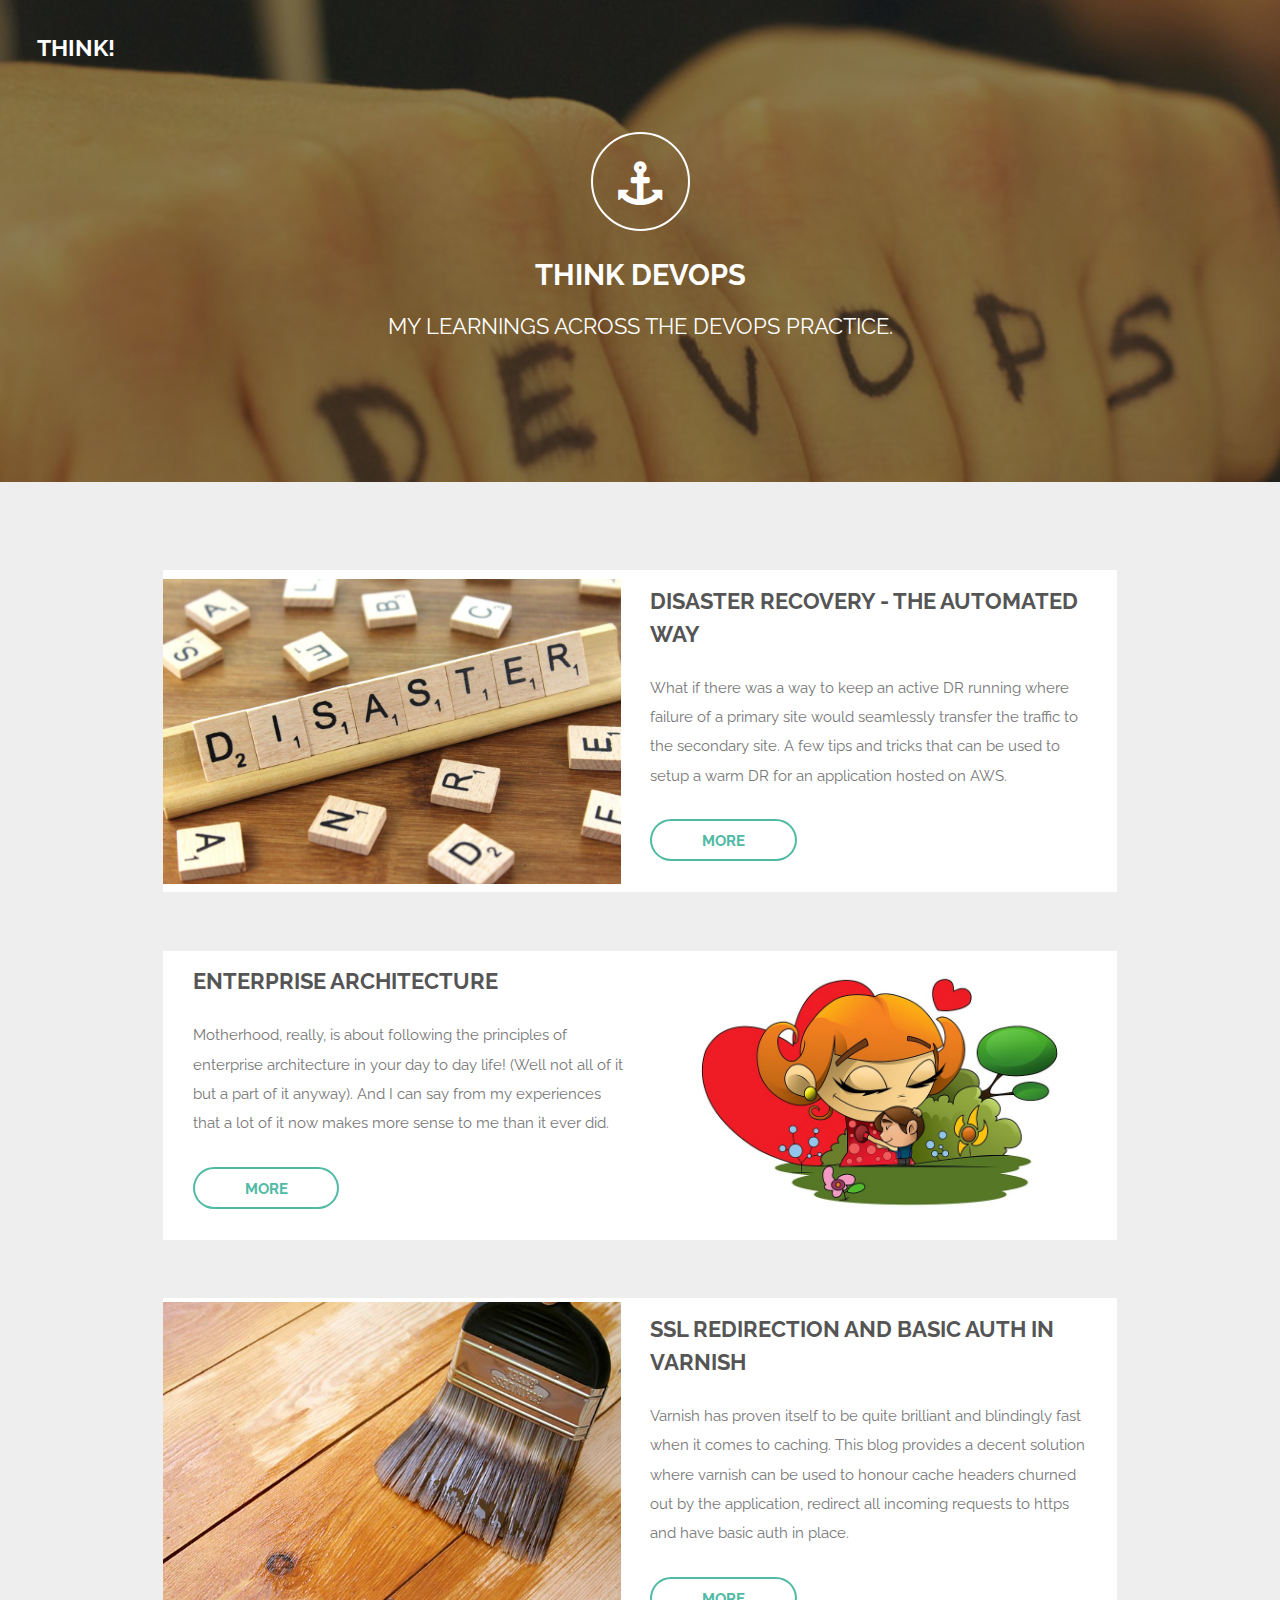
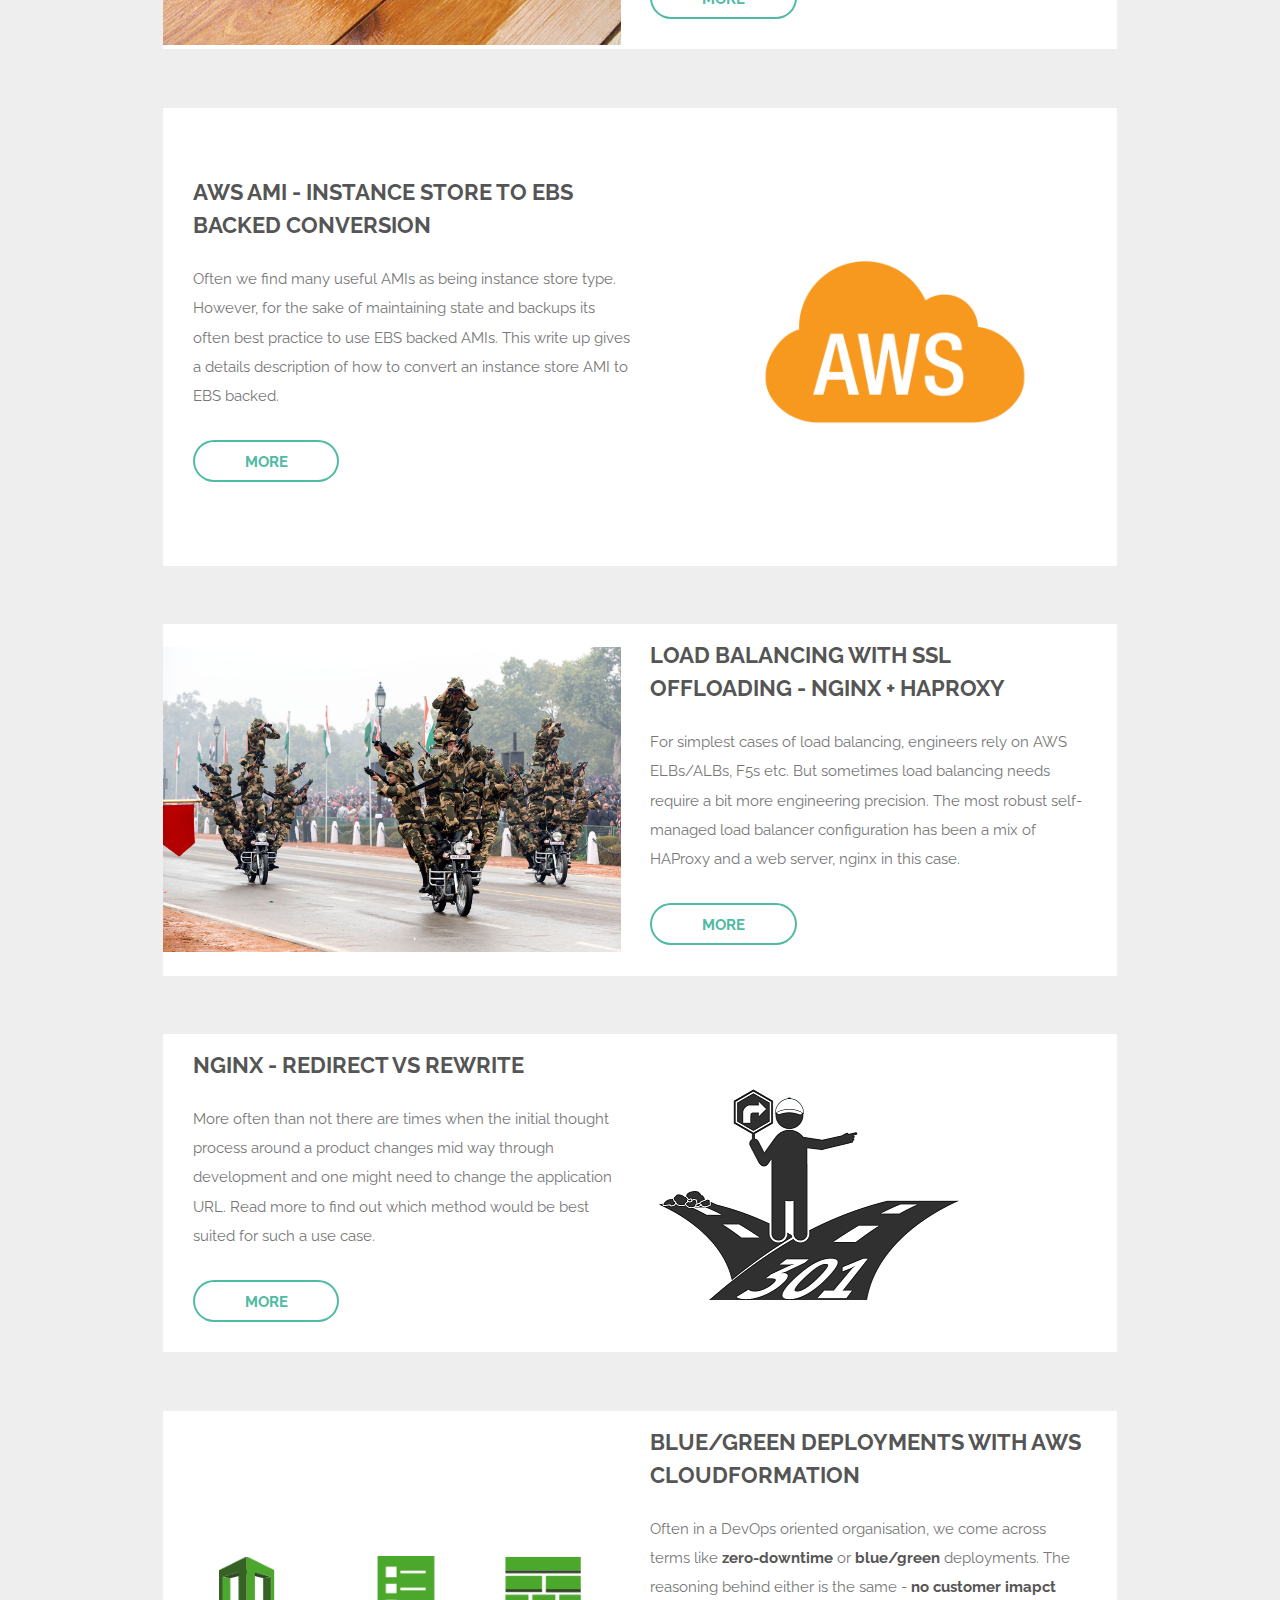
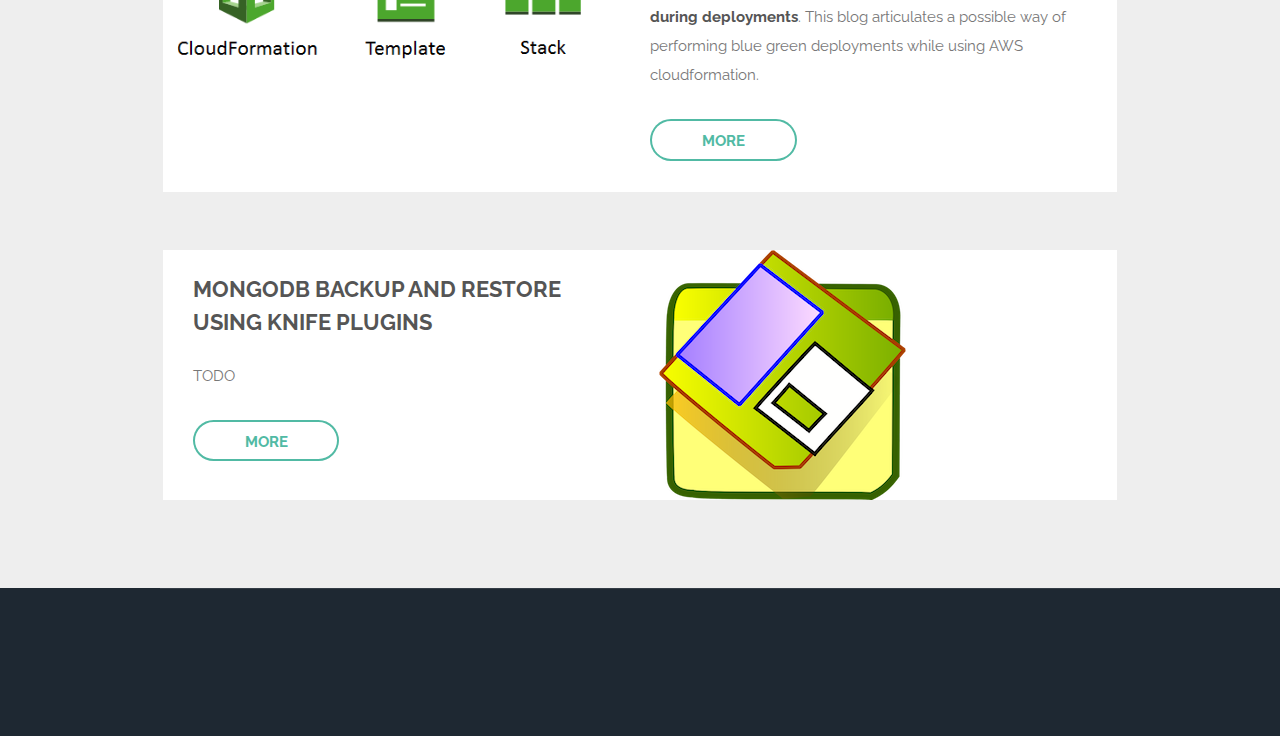
==== index.html @ 6219396a "Migration from blogspot" ====
<!DOCTYPE HTML>
<html>
	<head>
		<title>Think DevOps</title>
		<meta charset="utf-8" />
		<meta name="viewport" content="width=device-width, initial-scale=1" />
		<!--[if lte IE 8]><script src="assets/js/ie/html5shiv.js"></script><![endif]-->
		<link rel="stylesheet" href="assets/css/main.css" />
		<!--[if lte IE 8]><link rel="stylesheet" href="assets/css/ie8.css" /><![endif]-->
		<!--[if lte IE 9]><link rel="stylesheet" href="assets/css/ie9.css" /><![endif]-->
	</head>
	<body class="landing">

		<!-- Header -->
			<header id="header" class="alt">
				<h1><a href="index.html">Think!</a></h1>
			</header>

		<!-- Nav -->
			<nav id="nav">
				<ul class="links">
					<li><a href="index.html">Home</a></li>
					<li><a href="elements.html">Elements</a></li>
				</ul>
			</nav>

		<!-- Banner -->
			<section id="banner">
				<i class="icon fa-anchor"></i>
				<h2>Think DevOps</h2>
				<p>My learnings across the DevOps Practice.</p>
			</section>

		<!-- One -->
			<section id="one" class="wrapper style1">
				<div class="inner">
					<article class="feature left">
						<span class="image"><img src="images/disaster-scrabble.jpg" alt="" /></span>
						<div class="content">
							<h2>Disaster Recovery - The Automated Way</h2>
							<p>What if there was a way to keep an active DR running where failure of a primary site would seamlessly transfer the traffic to the secondary site.
								A few tips and tricks that can be used to setup a warm DR for an application hosted on AWS.</p>
							<ul class="actions">
								<li>
									<a href="blogs/to-dr-or-not-to-dr.html" class="button alt">More</a>
								</li>
							</ul>
						</div>
					</article>
					<article class="feature right">
						<span class="image"><img src="images/mother.jpg" alt="" /></span>
						<div class="content">
							<h2>Enterprise Architecture</h2>
							<p>Motherhood, really, is about following the principles of enterprise architecture in your day to day life! (Well not all of it but a part of it anyway).
                        And I can say from my experiences that a lot of it now makes more sense to me than it ever did.</p>
							<ul class="actions">
								<li>
									<a href="blogs/enterprise-architecture.html" class="button alt">More</a>
								</li>
							</ul>
						</div>
					</article>
					<article class="feature left">
						<span class="image"><img src="images/varnish.png" alt="" /></span>
						<div class="content">
							<h2>SSL Redirection and Basic Auth in Varnish</h2>
							<p>Varnish has proven itself to be quite brilliant and blindingly fast when it comes to caching.
								This blog provides a decent solution where varnish can be used to honour cache headers churned out by the application,
								redirect all incoming requests to https and have basic auth in place.</p>
							<ul class="actions">
								<li>
									<a href="blogs/varnish-ssl-redirection.html" class="button alt">More</a>
								</li>
							</ul>
						</div>
					</article>
					<article class="feature right">
						<span class="image"><img src="images/aws.png" alt="" /></span>
						<div class="content">
							<h2>AWS AMI - Instance store to EBS backed conversion</h2>
							<p>Often we find many useful AMIs as being instance store type. However, for the sake of maintaining state and backups its often best practice to use EBS backed AMIs.
								This write up gives a details description of how to convert an instance store AMI to EBS backed.
							</p>
							<ul class="actions">
								<li>
									<a href="blogs/ami-conversion.html" class="button alt">More</a>
								</li>
							</ul>
						</div>
					</article>
					<article class="feature left">
						<span class="image"><img src="images/load-balancing.jpg" alt="" /></span>
						<div class="content">
							<h2>Load Balancing with SSL offloading - nginx + HAProxy</h2>
							<p>For simplest cases of load balancing, engineers rely on AWS ELBs/ALBs, F5s etc.
								But sometimes load balancing needs require a bit more engineering precision.
								The most robust self-managed load balancer configuration has been a mix of HAProxy and a web server, nginx in this case.
							</p>
							<ul class="actions">
								<li>
									<a href="blogs/load-balancing-nginx-haproxy.html" class="button alt">More</a>
								</li>
							</ul>
						</div>
					</article>
					<article class="feature right">
						<span class="image"><img src="images/301.png" alt="" /></span>
						<div class="content">
							<h2>Nginx - Redirect vs Rewrite</h2>
							<p>More often than not there are times when the initial thought process around a product changes mid way through development
								and one might need to change the application URL. Read more to find out which method would be best suited for such a use case.
							</p>
							<ul class="actions">
								<li>
									<a href="blogs/nginx-rewrite-redirect.html" class="button alt">More</a>
								</li>
							</ul>
						</div>
					</article>
					<article class="feature left">
						<span class="image"><img src="images/aws-cfn.png" alt="" /></span>
						<div class="content">
							<h2>Blue/Green Deployments with AWS Cloudformation</h2>
							<p>Often in a DevOps oriented organisation, we come across terms like <b>zero-downtime</b> or <b>blue/green</b> deployments.
								The reasoning behind either is the same - <b>no customer imapct during deployments</b>. This blog articulates a possible way
								of performing blue green deployments while using AWS cloudformation.</p>
							<ul class="actions">
								<li>
									<a href="blogs/blue-green-deployments.html" class="button alt">More</a>
								</li>
							</ul>
						</div>
					</article>
					<article class="feature right">
						<span class="image"><img src="images/backup-restore.png" alt="" /></span>
						<div class="content">
							<h2>MongoDB Backup and Restore using Knife Plugins</h2>
							<p>TODO</p>
							<ul class="actions">
								<li>
									<a href="blogs/mongodb-backup-restore.html" class="button alt">More</a>
								</li>
							</ul>
						</div>
					</article>
				</div>
			</section>

		<!-- Footer -->
			<footer id="footer">
				<div class="inner"></div>
			</footer>

		<!-- Scripts -->
			<script src="assets/js/jquery.min.js"></script>
			<script src="assets/js/skel.min.js"></script>
			<script src="assets/js/util.js"></script>
			<!--[if lte IE 8]><script src="assets/js/ie/respond.min.js"></script><![endif]-->
			<script src="assets/js/main.js"></script>

	</body>
</html>
---- assets/css/main.css ----
@charset "UTF-8";
@import url(font-awesome.min.css);
@import url("https://fonts.googleapis.com/css?family=Raleway:400,500,700");

/*
	Retrospect by TEMPLATED
	templated.co @templatedco
	Released for free under the Creative Commons Attribution 3.0 license (templated.co/license)
*/

/* Reset */

	html, body, div, span, applet, object, iframe, h1, h2, h3, h4, h5, h6, p, blockquote, pre, a, abbr, acronym, address, big, cite, code, del, dfn, em, img, ins, kbd, q, s, samp, small, strike, strong, sub, sup, tt, var, b, u, i, center, dl, dt, dd, ol, ul, li, fieldset, form, label, legend, table, caption, tbody, tfoot, thead, tr, th, td, article, aside, canvas, details, embed, figure, figcaption, footer, header, hgroup, menu, nav, output, ruby, section, summary, time, mark, audio, video {
		margin: 0;
		padding: 0;
		border: 0;
		font-size: 100%;
		font: inherit;
		vertical-align: baseline;
	}

	article, aside, details, figcaption, figure, footer, header, hgroup, menu, nav, section {
		display: block;
	}

	body {
		line-height: 1;
	}

	ol, ul {
		list-style: none;
	}

	blockquote, q {
		quotes: none;
	}

	blockquote:before, blockquote:after, q:before, q:after {
		content: '';
		content: none;
	}

	table {
		border-collapse: collapse;
		border-spacing: 0;
	}

	body {
		-webkit-text-size-adjust: none;
	}

/* Box Model */

	*, *:before, *:after {
		-moz-box-sizing: border-box;
		-webkit-box-sizing: border-box;
		box-sizing: border-box;
	}

/* Containers */

	.container {
		margin-left: auto;
		margin-right: auto;
	}

	.container.\31 25\25 {
		width: 100%;
		max-width: 100em;
		min-width: 80em;
	}

	.container.\37 5\25 {
		width: 60em;
	}

	.container.\35 0\25 {
		width: 40em;
	}

	.container.\32 5\25 {
		width: 20em;
	}

	.container {
		width: 80em;
	}

	@media screen and (max-width: 1680px) {

		.container.\31 25\25 {
			width: 100%;
			max-width: 100em;
			min-width: 80em;
		}

		.container.\37 5\25 {
			width: 60em;
		}

		.container.\35 0\25 {
			width: 40em;
		}

		.container.\32 5\25 {
			width: 20em;
		}

		.container {
			width: 80em;
		}

	}

	@media screen and (max-width: 1280px) {

		.container.\31 25\25 {
			width: 100%;
			max-width: 81.25em;
			min-width: 65em;
		}

		.container.\37 5\25 {
			width: 48.75em;
		}

		.container.\35 0\25 {
			width: 32.5em;
		}

		.container.\32 5\25 {
			width: 16.25em;
		}

		.container {
			width: 65em;
		}

	}

	@media screen and (max-width: 980px) {

		.container.\31 25\25 {
			width: 100%;
			max-width: 112.5%;
			min-width: 90%;
		}

		.container.\37 5\25 {
			width: 67.5%;
		}

		.container.\35 0\25 {
			width: 45%;
		}

		.container.\32 5\25 {
			width: 22.5%;
		}

		.container {
			width: 90% !important;
		}

	}

	@media screen and (max-width: 736px) {

		.container.\31 25\25 {
			width: 100%;
			max-width: 112.5%;
			min-width: 90%;
		}

		.container.\37 5\25 {
			width: 67.5%;
		}

		.container.\35 0\25 {
			width: 45%;
		}

		.container.\32 5\25 {
			width: 22.5%;
		}

		.container {
			width: 90% !important;
		}

	}

	@media screen and (max-width: 480px) {

		.container.\31 25\25 {
			width: 100%;
			max-width: 112.5%;
			min-width: 90%;
		}

		.container.\37 5\25 {
			width: 67.5%;
		}

		.container.\35 0\25 {
			width: 45%;
		}

		.container.\32 5\25 {
			width: 22.5%;
		}

		.container {
			width: 90% !important;
		}

	}

/* Grid */

	.row {
		border-bottom: solid 1px transparent;
		-moz-box-sizing: border-box;
		-webkit-box-sizing: border-box;
		box-sizing: border-box;
	}

	.row > * {
		float: left;
		-moz-box-sizing: border-box;
		-webkit-box-sizing: border-box;
		box-sizing: border-box;
	}

	.row:after, .row:before {
		content: '';
		display: block;
		clear: both;
		height: 0;
	}

	.row.uniform > * > :first-child {
		margin-top: 0;
	}

	.row.uniform > * > :last-child {
		margin-bottom: 0;
	}

	.row.\30 \25 > * {
		padding: 0 0 0 0em;
	}

	.row.\30 \25 {
		margin: 0 0 -1px 0em;
	}

	.row.uniform.\30 \25 > * {
		padding: 0em 0 0 0em;
	}

	.row.uniform.\30 \25 {
		margin: 0em 0 -1px 0em;
	}

	.row > * {
		padding: 0 0 0 2em;
	}

	.row {
		margin: 0 0 -1px -2em;
	}

	.row.uniform > * {
		padding: 2em 0 0 2em;
	}

	.row.uniform {
		margin: -2em 0 -1px -2em;
	}

	.row.\32 00\25 > * {
		padding: 0 0 0 4em;
	}

	.row.\32 00\25 {
		margin: 0 0 -1px -4em;
	}

	.row.uniform.\32 00\25 > * {
		padding: 4em 0 0 4em;
	}

	.row.uniform.\32 00\25 {
		margin: -4em 0 -1px -4em;
	}

	.row.\31 50\25 > * {
		padding: 0 0 0 3em;
	}

	.row.\31 50\25 {
		margin: 0 0 -1px -3em;
	}

	.row.uniform.\31 50\25 > * {
		padding: 3em 0 0 3em;
	}

	.row.uniform.\31 50\25 {
		margin: -3em 0 -1px -3em;
	}

	.row.\35 0\25 > * {
		padding: 0 0 0 1em;
	}

	.row.\35 0\25 {
		margin: 0 0 -1px -1em;
	}

	.row.uniform.\35 0\25 > * {
		padding: 1em 0 0 1em;
	}

	.row.uniform.\35 0\25 {
		margin: -1em 0 -1px -1em;
	}

	.row.\32 5\25 > * {
		padding: 0 0 0 0.5em;
	}

	.row.\32 5\25 {
		margin: 0 0 -1px -0.5em;
	}

	.row.uniform.\32 5\25 > * {
		padding: 0.5em 0 0 0.5em;
	}

	.row.uniform.\32 5\25 {
		margin: -0.5em 0 -1px -0.5em;
	}

	.\31 2u, .\31 2u\24 {
		width: 100%;
		clear: none;
		margin-left: 0;
	}

	.\31 1u, .\31 1u\24 {
		width: 91.6666666667%;
		clear: none;
		margin-left: 0;
	}

	.\31 0u, .\31 0u\24 {
		width: 83.3333333333%;
		clear: none;
		margin-left: 0;
	}

	.\39 u, .\39 u\24 {
		width: 75%;
		clear: none;
		margin-left: 0;
	}

	.\38 u, .\38 u\24 {
		width: 66.6666666667%;
		clear: none;
		margin-left: 0;
	}

	.\37 u, .\37 u\24 {
		width: 58.3333333333%;
		clear: none;
		margin-left: 0;
	}

	.\36 u, .\36 u\24 {
		width: 50%;
		clear: none;
		margin-left: 0;
	}

	.\35 u, .\35 u\24 {
		width: 41.6666666667%;
		clear: none;
		margin-left: 0;
	}

	.\34 u, .\34 u\24 {
		width: 33.3333333333%;
		clear: none;
		margin-left: 0;
	}

	.\33 u, .\33 u\24 {
		width: 25%;
		clear: none;
		margin-left: 0;
	}

	.\32 u, .\32 u\24 {
		width: 16.6666666667%;
		clear: none;
		margin-left: 0;
	}

	.\31 u, .\31 u\24 {
		width: 8.3333333333%;
		clear: none;
		margin-left: 0;
	}

	.\31 2u\24 + *,
	.\31 1u\24 + *,
	.\31 0u\24 + *,
	.\39 u\24 + *,
	.\38 u\24 + *,
	.\37 u\24 + *,
	.\36 u\24 + *,
	.\35 u\24 + *,
	.\34 u\24 + *,
	.\33 u\24 + *,
	.\32 u\24 + *,
	.\31 u\24 + * {
		clear: left;
	}

	.\-11u {
		margin-left: 91.66667%;
	}

	.\-10u {
		margin-left: 83.33333%;
	}

	.\-9u {
		margin-left: 75%;
	}

	.\-8u {
		margin-left: 66.66667%;
	}

	.\-7u {
		margin-left: 58.33333%;
	}

	.\-6u {
		margin-left: 50%;
	}

	.\-5u {
		margin-left: 41.66667%;
	}

	.\-4u {
		margin-left: 33.33333%;
	}

	.\-3u {
		margin-left: 25%;
	}

	.\-2u {
		margin-left: 16.66667%;
	}

	.\-1u {
		margin-left: 8.33333%;
	}

	@media screen and (max-width: 1680px) {

		.row > * {
			padding: 0 0 0 2em;
		}

		.row {
			margin: 0 0 -1px -2em;
		}

		.row.uniform > * {
			padding: 2em 0 0 2em;
		}

		.row.uniform {
			margin: -2em 0 -1px -2em;
		}

		.row.\32 00\25 > * {
			padding: 0 0 0 4em;
		}

		.row.\32 00\25 {
			margin: 0 0 -1px -4em;
		}

		.row.uniform.\32 00\25 > * {
			padding: 4em 0 0 4em;
		}

		.row.uniform.\32 00\25 {
			margin: -4em 0 -1px -4em;
		}

		.row.\31 50\25 > * {
			padding: 0 0 0 3em;
		}

		.row.\31 50\25 {
			margin: 0 0 -1px -3em;
		}

		.row.uniform.\31 50\25 > * {
			padding: 3em 0 0 3em;
		}

		.row.uniform.\31 50\25 {
			margin: -3em 0 -1px -3em;
		}

		.row.\35 0\25 > * {
			padding: 0 0 0 1em;
		}

		.row.\35 0\25 {
			margin: 0 0 -1px -1em;
		}

		.row.uniform.\35 0\25 > * {
			padding: 1em 0 0 1em;
		}

		.row.uniform.\35 0\25 {
			margin: -1em 0 -1px -1em;
		}

		.row.\32 5\25 > * {
			padding: 0 0 0 0.5em;
		}

		.row.\32 5\25 {
			margin: 0 0 -1px -0.5em;
		}

		.row.uniform.\32 5\25 > * {
			padding: 0.5em 0 0 0.5em;
		}

		.row.uniform.\32 5\25 {
			margin: -0.5em 0 -1px -0.5em;
		}

		.\31 2u\28xlarge\29, .\31 2u\24\28xlarge\29 {
			width: 100%;
			clear: none;
			margin-left: 0;
		}

		.\31 1u\28xlarge\29, .\31 1u\24\28xlarge\29 {
			width: 91.6666666667%;
			clear: none;
			margin-left: 0;
		}

		.\31 0u\28xlarge\29, .\31 0u\24\28xlarge\29 {
			width: 83.3333333333%;
			clear: none;
			margin-left: 0;
		}

		.\39 u\28xlarge\29, .\39 u\24\28xlarge\29 {
			width: 75%;
			clear: none;
			margin-left: 0;
		}

		.\38 u\28xlarge\29, .\38 u\24\28xlarge\29 {
			width: 66.6666666667%;
			clear: none;
			margin-left: 0;
		}

		.\37 u\28xlarge\29, .\37 u\24\28xlarge\29 {
			width: 58.3333333333%;
			clear: none;
			margin-left: 0;
		}

		.\36 u\28xlarge\29, .\36 u\24\28xlarge\29 {
			width: 50%;
			clear: none;
			margin-left: 0;
		}

		.\35 u\28xlarge\29, .\35 u\24\28xlarge\29 {
			width: 41.6666666667%;
			clear: none;
			margin-left: 0;
		}

		.\34 u\28xlarge\29, .\34 u\24\28xlarge\29 {
			width: 33.3333333333%;
			clear: none;
			margin-left: 0;
		}

		.\33 u\28xlarge\29, .\33 u\24\28xlarge\29 {
			width: 25%;
			clear: none;
			margin-left: 0;
		}

		.\32 u\28xlarge\29, .\32 u\24\28xlarge\29 {
			width: 16.6666666667%;
			clear: none;
			margin-left: 0;
		}

		.\31 u\28xlarge\29, .\31 u\24\28xlarge\29 {
			width: 8.3333333333%;
			clear: none;
			margin-left: 0;
		}

		.\31 2u\24\28xlarge\29 + *,
		.\31 1u\24\28xlarge\29 + *,
		.\31 0u\24\28xlarge\29 + *,
		.\39 u\24\28xlarge\29 + *,
		.\38 u\24\28xlarge\29 + *,
		.\37 u\24\28xlarge\29 + *,
		.\36 u\24\28xlarge\29 + *,
		.\35 u\24\28xlarge\29 + *,
		.\34 u\24\28xlarge\29 + *,
		.\33 u\24\28xlarge\29 + *,
		.\32 u\24\28xlarge\29 + *,
		.\31 u\24\28xlarge\29 + * {
			clear: left;
		}

		.\-11u\28xlarge\29 {
			margin-left: 91.66667%;
		}

		.\-10u\28xlarge\29 {
			margin-left: 83.33333%;
		}

		.\-9u\28xlarge\29 {
			margin-left: 75%;
		}

		.\-8u\28xlarge\29 {
			margin-left: 66.66667%;
		}

		.\-7u\28xlarge\29 {
			margin-left: 58.33333%;
		}

		.\-6u\28xlarge\29 {
			margin-left: 50%;
		}

		.\-5u\28xlarge\29 {
			margin-left: 41.66667%;
		}

		.\-4u\28xlarge\29 {
			margin-left: 33.33333%;
		}

		.\-3u\28xlarge\29 {
			margin-left: 25%;
		}

		.\-2u\28xlarge\29 {
			margin-left: 16.66667%;
		}

		.\-1u\28xlarge\29 {
			margin-left: 8.33333%;
		}

	}

	@media screen and (max-width: 1280px) {

		.row > * {
			padding: 0 0 0 1.5em;
		}

		.row {
			margin: 0 0 -1px -1.5em;
		}

		.row.uniform > * {
			padding: 1.5em 0 0 1.5em;
		}

		.row.uniform {
			margin: -1.5em 0 -1px -1.5em;
		}

		.row.\32 00\25 > * {
			padding: 0 0 0 3em;
		}

		.row.\32 00\25 {
			margin: 0 0 -1px -3em;
		}

		.row.uniform.\32 00\25 > * {
			padding: 3em 0 0 3em;
		}

		.row.uniform.\32 00\25 {
			margin: -3em 0 -1px -3em;
		}

		.row.\31 50\25 > * {
			padding: 0 0 0 2.25em;
		}

		.row.\31 50\25 {
			margin: 0 0 -1px -2.25em;
		}

		.row.uniform.\31 50\25 > * {
			padding: 2.25em 0 0 2.25em;
		}

		.row.uniform.\31 50\25 {
			margin: -2.25em 0 -1px -2.25em;
		}

		.row.\35 0\25 > * {
			padding: 0 0 0 0.75em;
		}

		.row.\35 0\25 {
			margin: 0 0 -1px -0.75em;
		}

		.row.uniform.\35 0\25 > * {
			padding: 0.75em 0 0 0.75em;
		}

		.row.uniform.\35 0\25 {
			margin: -0.75em 0 -1px -0.75em;
		}

		.row.\32 5\25 > * {
			padding: 0 0 0 0.375em;
		}

		.row.\32 5\25 {
			margin: 0 0 -1px -0.375em;
		}

		.row.uniform.\32 5\25 > * {
			padding: 0.375em 0 0 0.375em;
		}

		.row.uniform.\32 5\25 {
			margin: -0.375em 0 -1px -0.375em;
		}

		.\31 2u\28large\29, .\31 2u\24\28large\29 {
			width: 100%;
			clear: none;
			margin-left: 0;
		}

		.\31 1u\28large\29, .\31 1u\24\28large\29 {
			width: 91.6666666667%;
			clear: none;
			margin-left: 0;
		}

		.\31 0u\28large\29, .\31 0u\24\28large\29 {
			width: 83.3333333333%;
			clear: none;
			margin-left: 0;
		}

		.\39 u\28large\29, .\39 u\24\28large\29 {
			width: 75%;
			clear: none;
			margin-left: 0;
		}

		.\38 u\28large\29, .\38 u\24\28large\29 {
			width: 66.6666666667%;
			clear: none;
			margin-left: 0;
		}

		.\37 u\28large\29, .\37 u\24\28large\29 {
			width: 58.3333333333%;
			clear: none;
			margin-left: 0;
		}

		.\36 u\28large\29, .\36 u\24\28large\29 {
			width: 50%;
			clear: none;
			margin-left: 0;
		}

		.\35 u\28large\29, .\35 u\24\28large\29 {
			width: 41.6666666667%;
			clear: none;
			margin-left: 0;
		}

		.\34 u\28large\29, .\34 u\24\28large\29 {
			width: 33.3333333333%;
			clear: none;
			margin-left: 0;
		}

		.\33 u\28large\29, .\33 u\24\28large\29 {
			width: 25%;
			clear: none;
			margin-left: 0;
		}

		.\32 u\28large\29, .\32 u\24\28large\29 {
			width: 16.6666666667%;
			clear: none;
			margin-left: 0;
		}

		.\31 u\28large\29, .\31 u\24\28large\29 {
			width: 8.3333333333%;
			clear: none;
			margin-left: 0;
		}

		.\31 2u\24\28large\29 + *,
		.\31 1u\24\28large\29 + *,
		.\31 0u\24\28large\29 + *,
		.\39 u\24\28large\29 + *,
		.\38 u\24\28large\29 + *,
		.\37 u\24\28large\29 + *,
		.\36 u\24\28large\29 + *,
		.\35 u\24\28large\29 + *,
		.\34 u\24\28large\29 + *,
		.\33 u\24\28large\29 + *,
		.\32 u\24\28large\29 + *,
		.\31 u\24\28large\29 + * {
			clear: left;
		}

		.\-11u\28large\29 {
			margin-left: 91.66667%;
		}

		.\-10u\28large\29 {
			margin-left: 83.33333%;
		}

		.\-9u\28large\29 {
			margin-left: 75%;
		}

		.\-8u\28large\29 {
			margin-left: 66.66667%;
		}

		.\-7u\28large\29 {
			margin-left: 58.33333%;
		}

		.\-6u\28large\29 {
			margin-left: 50%;
		}

		.\-5u\28large\29 {
			margin-left: 41.66667%;
		}

		.\-4u\28large\29 {
			margin-left: 33.33333%;
		}

		.\-3u\28large\29 {
			margin-left: 25%;
		}

		.\-2u\28large\29 {
			margin-left: 16.66667%;
		}

		.\-1u\28large\29 {
			margin-left: 8.33333%;
		}

	}

	@media screen and (max-width: 980px) {

		.row > * {
			padding: 0 0 0 1.5em;
		}

		.row {
			margin: 0 0 -1px -1.5em;
		}

		.row.uniform > * {
			padding: 1.5em 0 0 1.5em;
		}

		.row.uniform {
			margin: -1.5em 0 -1px -1.5em;
		}

		.row.\32 00\25 > * {
			padding: 0 0 0 3em;
		}

		.row.\32 00\25 {
			margin: 0 0 -1px -3em;
		}

		.row.uniform.\32 00\25 > * {
			padding: 3em 0 0 3em;
		}

		.row.uniform.\32 00\25 {
			margin: -3em 0 -1px -3em;
		}

		.row.\31 50\25 > * {
			padding: 0 0 0 2.25em;
		}

		.row.\31 50\25 {
			margin: 0 0 -1px -2.25em;
		}

		.row.uniform.\31 50\25 > * {
			padding: 2.25em 0 0 2.25em;
		}

		.row.uniform.\31 50\25 {
			margin: -2.25em 0 -1px -2.25em;
		}

		.row.\35 0\25 > * {
			padding: 0 0 0 0.75em;
		}

		.row.\35 0\25 {
			margin: 0 0 -1px -0.75em;
		}

		.row.uniform.\35 0\25 > * {
			padding: 0.75em 0 0 0.75em;
		}

		.row.uniform.\35 0\25 {
			margin: -0.75em 0 -1px -0.75em;
		}

		.row.\32 5\25 > * {
			padding: 0 0 0 0.375em;
		}

		.row.\32 5\25 {
			margin: 0 0 -1px -0.375em;
		}

		.row.uniform.\32 5\25 > * {
			padding: 0.375em 0 0 0.375em;
		}

		.row.uniform.\32 5\25 {
			margin: -0.375em 0 -1px -0.375em;
		}

		.\31 2u\28medium\29, .\31 2u\24\28medium\29 {
			width: 100%;
			clear: none;
			margin-left: 0;
		}

		.\31 1u\28medium\29, .\31 1u\24\28medium\29 {
			width: 91.6666666667%;
			clear: none;
			margin-left: 0;
		}

		.\31 0u\28medium\29, .\31 0u\24\28medium\29 {
			width: 83.3333333333%;
			clear: none;
			margin-left: 0;
		}

		.\39 u\28medium\29, .\39 u\24\28medium\29 {
			width: 75%;
			clear: none;
			margin-left: 0;
		}

		.\38 u\28medium\29, .\38 u\24\28medium\29 {
			width: 66.6666666667%;
			clear: none;
			margin-left: 0;
		}

		.\37 u\28medium\29, .\37 u\24\28medium\29 {
			width: 58.3333333333%;
			clear: none;
			margin-left: 0;
		}

		.\36 u\28medium\29, .\36 u\24\28medium\29 {
			width: 50%;
			clear: none;
			margin-left: 0;
		}

		.\35 u\28medium\29, .\35 u\24\28medium\29 {
			width: 41.6666666667%;
			clear: none;
			margin-left: 0;
		}

		.\34 u\28medium\29, .\34 u\24\28medium\29 {
			width: 33.3333333333%;
			clear: none;
			margin-left: 0;
		}

		.\33 u\28medium\29, .\33 u\24\28medium\29 {
			width: 25%;
			clear: none;
			margin-left: 0;
		}

		.\32 u\28medium\29, .\32 u\24\28medium\29 {
			width: 16.6666666667%;
			clear: none;
			margin-left: 0;
		}

		.\31 u\28medium\29, .\31 u\24\28medium\29 {
			width: 8.3333333333%;
			clear: none;
			margin-left: 0;
		}

		.\31 2u\24\28medium\29 + *,
		.\31 1u\24\28medium\29 + *,
		.\31 0u\24\28medium\29 + *,
		.\39 u\24\28medium\29 + *,
		.\38 u\24\28medium\29 + *,
		.\37 u\24\28medium\29 + *,
		.\36 u\24\28medium\29 + *,
		.\35 u\24\28medium\29 + *,
		.\34 u\24\28medium\29 + *,
		.\33 u\24\28medium\29 + *,
		.\32 u\24\28medium\29 + *,
		.\31 u\24\28medium\29 + * {
			clear: left;
		}

		.\-11u\28medium\29 {
			margin-left: 91.66667%;
		}

		.\-10u\28medium\29 {
			margin-left: 83.33333%;
		}

		.\-9u\28medium\29 {
			margin-left: 75%;
		}

		.\-8u\28medium\29 {
			margin-left: 66.66667%;
		}

		.\-7u\28medium\29 {
			margin-left: 58.33333%;
		}

		.\-6u\28medium\29 {
			margin-left: 50%;
		}

		.\-5u\28medium\29 {
			margin-left: 41.66667%;
		}

		.\-4u\28medium\29 {
			margin-left: 33.33333%;
		}

		.\-3u\28medium\29 {
			margin-left: 25%;
		}

		.\-2u\28medium\29 {
			margin-left: 16.66667%;
		}

		.\-1u\28medium\29 {
			margin-left: 8.33333%;
		}

	}

	@media screen and (max-width: 736px) {

		.row > * {
			padding: 0 0 0 1.25em;
		}

		.row {
			margin: 0 0 -1px -1.25em;
		}

		.row.uniform > * {
			padding: 1.25em 0 0 1.25em;
		}

		.row.uniform {
			margin: -1.25em 0 -1px -1.25em;
		}

		.row.\32 00\25 > * {
			padding: 0 0 0 2.5em;
		}

		.row.\32 00\25 {
			margin: 0 0 -1px -2.5em;
		}

		.row.uniform.\32 00\25 > * {
			padding: 2.5em 0 0 2.5em;
		}

		.row.uniform.\32 00\25 {
			margin: -2.5em 0 -1px -2.5em;
		}

		.row.\31 50\25 > * {
			padding: 0 0 0 1.875em;
		}

		.row.\31 50\25 {
			margin: 0 0 -1px -1.875em;
		}

		.row.uniform.\31 50\25 > * {
			padding: 1.875em 0 0 1.875em;
		}

		.row.uniform.\31 50\25 {
			margin: -1.875em 0 -1px -1.875em;
		}

		.row.\35 0\25 > * {
			padding: 0 0 0 0.625em;
		}

		.row.\35 0\25 {
			margin: 0 0 -1px -0.625em;
		}

		.row.uniform.\35 0\25 > * {
			padding: 0.625em 0 0 0.625em;
		}

		.row.uniform.\35 0\25 {
			margin: -0.625em 0 -1px -0.625em;
		}

		.row.\32 5\25 > * {
			padding: 0 0 0 0.3125em;
		}

		.row.\32 5\25 {
			margin: 0 0 -1px -0.3125em;
		}

		.row.uniform.\32 5\25 > * {
			padding: 0.3125em 0 0 0.3125em;
		}

		.row.uniform.\32 5\25 {
			margin: -0.3125em 0 -1px -0.3125em;
		}

		.\31 2u\28small\29, .\31 2u\24\28small\29 {
			width: 100%;
			clear: none;
			margin-left: 0;
		}

		.\31 1u\28small\29, .\31 1u\24\28small\29 {
			width: 91.6666666667%;
			clear: none;
			margin-left: 0;
		}

		.\31 0u\28small\29, .\31 0u\24\28small\29 {
			width: 83.3333333333%;
			clear: none;
			margin-left: 0;
		}

		.\39 u\28small\29, .\39 u\24\28small\29 {
			width: 75%;
			clear: none;
			margin-left: 0;
		}

		.\38 u\28small\29, .\38 u\24\28small\29 {
			width: 66.6666666667%;
			clear: none;
			margin-left: 0;
		}

		.\37 u\28small\29, .\37 u\24\28small\29 {
			width: 58.3333333333%;
			clear: none;
			margin-left: 0;
		}

		.\36 u\28small\29, .\36 u\24\28small\29 {
			width: 50%;
			clear: none;
			margin-left: 0;
		}

		.\35 u\28small\29, .\35 u\24\28small\29 {
			width: 41.6666666667%;
			clear: none;
			margin-left: 0;
		}

		.\34 u\28small\29, .\34 u\24\28small\29 {
			width: 33.3333333333%;
			clear: none;
			margin-left: 0;
		}

		.\33 u\28small\29, .\33 u\24\28small\29 {
			width: 25%;
			clear: none;
			margin-left: 0;
		}

		.\32 u\28small\29, .\32 u\24\28small\29 {
			width: 16.6666666667%;
			clear: none;
			margin-left: 0;
		}

		.\31 u\28small\29, .\31 u\24\28small\29 {
			width: 8.3333333333%;
			clear: none;
			margin-left: 0;
		}

		.\31 2u\24\28small\29 + *,
		.\31 1u\24\28small\29 + *,
		.\31 0u\24\28small\29 + *,
		.\39 u\24\28small\29 + *,
		.\38 u\24\28small\29 + *,
		.\37 u\24\28small\29 + *,
		.\36 u\24\28small\29 + *,
		.\35 u\24\28small\29 + *,
		.\34 u\24\28small\29 + *,
		.\33 u\24\28small\29 + *,
		.\32 u\24\28small\29 + *,
		.\31 u\24\28small\29 + * {
			clear: left;
		}

		.\-11u\28small\29 {
			margin-left: 91.66667%;
		}

		.\-10u\28small\29 {
			margin-left: 83.33333%;
		}

		.\-9u\28small\29 {
			margin-left: 75%;
		}

		.\-8u\28small\29 {
			margin-left: 66.66667%;
		}

		.\-7u\28small\29 {
			margin-left: 58.33333%;
		}

		.\-6u\28small\29 {
			margin-left: 50%;
		}

		.\-5u\28small\29 {
			margin-left: 41.66667%;
		}

		.\-4u\28small\29 {
			margin-left: 33.33333%;
		}

		.\-3u\28small\29 {
			margin-left: 25%;
		}

		.\-2u\28small\29 {
			margin-left: 16.66667%;
		}

		.\-1u\28small\29 {
			margin-left: 8.33333%;
		}

	}

	@media screen and (max-width: 480px) {

		.row > * {
			padding: 0 0 0 1.25em;
		}

		.row {
			margin: 0 0 -1px -1.25em;
		}

		.row.uniform > * {
			padding: 1.25em 0 0 1.25em;
		}

		.row.uniform {
			margin: -1.25em 0 -1px -1.25em;
		}

		.row.\32 00\25 > * {
			padding: 0 0 0 2.5em;
		}

		.row.\32 00\25 {
			margin: 0 0 -1px -2.5em;
		}

		.row.uniform.\32 00\25 > * {
			padding: 2.5em 0 0 2.5em;
		}

		.row.uniform.\32 00\25 {
			margin: -2.5em 0 -1px -2.5em;
		}

		.row.\31 50\25 > * {
			padding: 0 0 0 1.875em;
		}

		.row.\31 50\25 {
			margin: 0 0 -1px -1.875em;
		}

		.row.uniform.\31 50\25 > * {
			padding: 1.875em 0 0 1.875em;
		}

		.row.uniform.\31 50\25 {
			margin: -1.875em 0 -1px -1.875em;
		}

		.row.\35 0\25 > * {
			padding: 0 0 0 0.625em;
		}

		.row.\35 0\25 {
			margin: 0 0 -1px -0.625em;
		}

		.row.uniform.\35 0\25 > * {
			padding: 0.625em 0 0 0.625em;
		}

		.row.uniform.\35 0\25 {
			margin: -0.625em 0 -1px -0.625em;
		}

		.row.\32 5\25 > * {
			padding: 0 0 0 0.3125em;
		}

		.row.\32 5\25 {
			margin: 0 0 -1px -0.3125em;
		}

		.row.uniform.\32 5\25 > * {
			padding: 0.3125em 0 0 0.3125em;
		}

		.row.uniform.\32 5\25 {
			margin: -0.3125em 0 -1px -0.3125em;
		}

		.\31 2u\28xsmall\29, .\31 2u\24\28xsmall\29 {
			width: 100%;
			clear: none;
			margin-left: 0;
		}

		.\31 1u\28xsmall\29, .\31 1u\24\28xsmall\29 {
			width: 91.6666666667%;
			clear: none;
			margin-left: 0;
		}

		.\31 0u\28xsmall\29, .\31 0u\24\28xsmall\29 {
			width: 83.3333333333%;
			clear: none;
			margin-left: 0;
		}

		.\39 u\28xsmall\29, .\39 u\24\28xsmall\29 {
			width: 75%;
			clear: none;
			margin-left: 0;
		}

		.\38 u\28xsmall\29, .\38 u\24\28xsmall\29 {
			width: 66.6666666667%;
			clear: none;
			margin-left: 0;
		}

		.\37 u\28xsmall\29, .\37 u\24\28xsmall\29 {
			width: 58.3333333333%;
			clear: none;
			margin-left: 0;
		}

		.\36 u\28xsmall\29, .\36 u\24\28xsmall\29 {
			width: 50%;
			clear: none;
			margin-left: 0;
		}

		.\35 u\28xsmall\29, .\35 u\24\28xsmall\29 {
			width: 41.6666666667%;
			clear: none;
			margin-left: 0;
		}

		.\34 u\28xsmall\29, .\34 u\24\28xsmall\29 {
			width: 33.3333333333%;
			clear: none;
			margin-left: 0;
		}

		.\33 u\28xsmall\29, .\33 u\24\28xsmall\29 {
			width: 25%;
			clear: none;
			margin-left: 0;
		}

		.\32 u\28xsmall\29, .\32 u\24\28xsmall\29 {
			width: 16.6666666667%;
			clear: none;
			margin-left: 0;
		}

		.\31 u\28xsmall\29, .\31 u\24\28xsmall\29 {
			width: 8.3333333333%;
			clear: none;
			margin-left: 0;
		}

		.\31 2u\24\28xsmall\29 + *,
		.\31 1u\24\28xsmall\29 + *,
		.\31 0u\24\28xsmall\29 + *,
		.\39 u\24\28xsmall\29 + *,
		.\38 u\24\28xsmall\29 + *,
		.\37 u\24\28xsmall\29 + *,
		.\36 u\24\28xsmall\29 + *,
		.\35 u\24\28xsmall\29 + *,
		.\34 u\24\28xsmall\29 + *,
		.\33 u\24\28xsmall\29 + *,
		.\32 u\24\28xsmall\29 + *,
		.\31 u\24\28xsmall\29 + * {
			clear: left;
		}

		.\-11u\28xsmall\29 {
			margin-left: 91.66667%;
		}

		.\-10u\28xsmall\29 {
			margin-left: 83.33333%;
		}

		.\-9u\28xsmall\29 {
			margin-left: 75%;
		}

		.\-8u\28xsmall\29 {
			margin-left: 66.66667%;
		}

		.\-7u\28xsmall\29 {
			margin-left: 58.33333%;
		}

		.\-6u\28xsmall\29 {
			margin-left: 50%;
		}

		.\-5u\28xsmall\29 {
			margin-left: 41.66667%;
		}

		.\-4u\28xsmall\29 {
			margin-left: 33.33333%;
		}

		.\-3u\28xsmall\29 {
			margin-left: 25%;
		}

		.\-2u\28xsmall\29 {
			margin-left: 16.66667%;
		}

		.\-1u\28xsmall\29 {
			margin-left: 8.33333%;
		}

	}

/* Basic */

	@-ms-viewport {
		width: device-width;
	}

	body {
		-ms-overflow-style: scrollbar;
	}

	@media screen and (max-width: 480px) {

		html, body {
			min-width: 320px;
		}

	}

	body {
		background: #fff;
	}

		body.is-loading *, body.is-loading *:before, body.is-loading *:after {
			-moz-animation: none !important;
			-webkit-animation: none !important;
			-ms-animation: none !important;
			animation: none !important;
			-moz-transition: none !important;
			-webkit-transition: none !important;
			-ms-transition: none !important;
			transition: none !important;
		}

/* Type */

	body {
		background-color: #fff;
		color: #777;
	}

	body, input, select, textarea {
		font-family: "Raleway", Helvetica, sans-serif;
		font-size: 13pt;
		font-weight: 400;
		line-height: 2em;
	}

		@media screen and (max-width: 1680px) {

			body, input, select, textarea {
				font-size: 11pt;
			}

		}

		@media screen and (max-width: 1280px) {

			body, input, select, textarea {
				font-size: 11pt;
			}

		}

		@media screen and (max-width: 980px) {

			body, input, select, textarea {
				font-size: 12pt;
			}

		}

		@media screen and (max-width: 736px) {

			body, input, select, textarea {
				font-size: 12pt;
			}

		}

		@media screen and (max-width: 480px) {

			body, input, select, textarea {
				font-size: 12pt;
			}

		}

	a {
		text-decoration: underline;
	}

		a:hover {
			text-decoration: none;
		}

	strong, b {
		font-weight: 700;
	}

	em, i {
		font-style: italic;
	}

	p {
		margin: 0 0 2em 0;
	}

	h1, h2, h3, h4, h5, h6 {
		font-weight: 700;
		line-height: 1em;
		margin: 0 0 1em 0;
		text-transform: uppercase;
	}

		h1 a, h2 a, h3 a, h4 a, h5 a, h6 a {
			text-decoration: none;
		}

	h2 {
		font-size: 1.5em;
		line-height: 1.5em;
	}

	h3 {
		font-size: 1.3em;
		line-height: 1.5em;
	}

	h4 {
		font-size: 1.1em;
		line-height: 1.5em;
	}

	h5 {
		font-size: 0.9em;
		line-height: 1.5em;
	}

	h6 {
		font-size: 0.7em;
		line-height: 1.5em;
	}

	sub {
		font-size: 0.8em;
		position: relative;
		top: 0.5em;
	}

	sup {
		font-size: 0.8em;
		position: relative;
		top: -0.5em;
	}

	blockquote {
		border-left-style: solid;
		border-left-width: 4px;
		font-style: italic;
		margin: 0 0 2em 0;
		padding: 0.5em 0 0.5em 2em;
	}

	code {
		border-radius: 4px;
		border-style: solid;
		border-width: 1px;
		font-family: "Courier New", monospace;
		font-size: 0.9em;
		margin: 0 0.25em;
		padding: 0.25em 0.65em;
	}

	pre {
		-webkit-overflow-scrolling: touch;
		font-family: "Courier New", monospace;
		font-size: 0.9em;
		margin: 0 0 2em 0;
	}

		pre code {
			display: block;
			line-height: 1.75em;
			padding: 1em 1.5em;
			overflow-x: auto;
		}

	hr {
		border: 0;
		border-bottom-style: solid;
		border-bottom-width: 1px;
		margin: 2em 0;
	}

		hr.major {
			margin: 3em 0;
		}

	.align-left {
		text-align: left;
	}

	.align-center {
		text-align: center;
	}

	.align-right {
		text-align: right;
	}

	input, select, textarea {
		color: #25383B;
	}

	a {
		color: #51BAA4;
	}

	strong, b {
		color: #25383B;
	}

	h1, h2, h3, h4, h5, h6 {
		color: #25383B;
	}

	blockquote {
		border-left-color: rgba(144, 144, 144, 0.25);
	}

	code {
		background: rgba(144, 144, 144, 0.075);
		border-color: rgba(144, 144, 144, 0.25);
	}

	hr {
		border-bottom-color: rgba(144, 144, 144, 0.25);
	}

/* Section/Article */

	section.special, article.special, header.special {
		text-align: center;
	}

	header p {
		margin: 0 0 1.5em 0;
		position: relative;
		text-transform: uppercase;
	}

	header h2 + p {
		font-size: 1.25em;
		margin-top: -1em;
		line-height: 1.85em;
	}

	header h3 + p {
		font-size: 1.1em;
		margin-top: -0.8em;
		line-height: 1.5em;
	}

	header h4 + p,
	header h5 + p,
	header h6 + p {
		font-size: 0.9em;
		margin-top: -0.6em;
		line-height: 1.5em;
	}

	header.major {
		margin-bottom: 4em;
	}

		header.major h2 {
			font-size: 2.5em;
		}

	header.narrow {
		max-width: 60%;
		margin-left: auto;
		margin-right: auto;
	}

	@media screen and (max-width: 1280px) {

		header.narrow {
			max-width: 75%;
		}

	}

	@media screen and (max-width: 980px) {

		header.narrow {
			max-width: 100%;
		}

		header.major {
			margin-bottom: 2em;
		}

			header.major h2 {
				font-size: 2em;
			}

	}

	@media screen and (max-width: 736px) {

		header.major h2 {
			font-size: 1.5em;
		}

		header.major p {
			font-size: 1em;
		}

	}

	header p {
		color: #25383B;
	}

/* Form */

	form {
		margin: 0 0 2em 0;
	}

		form ul.actions {
			margin-top: 4em;
		}

		@media screen and (max-width: 736px) {

			form ul.actions {
				margin-top: 2em;
			}

		}

	label {
		display: block;
		font-size: 0.9em;
		font-weight: 700;
		margin: 0 0 1em 0;
	}

	input[type="text"],
	input[type="password"],
	input[type="email"],
	select,
	textarea {
		-moz-appearance: none;
		-webkit-appearance: none;
		-ms-appearance: none;
		appearance: none;
		border-radius: 4px;
		border-style: solid;
		border-width: 1px;
		display: block;
		outline: 0;
		padding: 0 1em;
		text-decoration: none;
		width: 100%;
	}

		input[type="text"]:invalid,
		input[type="password"]:invalid,
		input[type="email"]:invalid,
		select:invalid,
		textarea:invalid {
			box-shadow: none;
		}

	.select-wrapper {
		text-decoration: none;
		display: block;
		position: relative;
	}

		.select-wrapper:before {
			content: "";
			-moz-osx-font-smoothing: grayscale;
			-webkit-font-smoothing: antialiased;
			font-family: FontAwesome;
			font-style: normal;
			font-weight: normal;
			text-transform: none !important;
		}

		.select-wrapper:before {
			display: block;
			height: 3.5em;
			line-height: 3.5em;
			pointer-events: none;
			position: absolute;
			right: 0;
			text-align: center;
			top: 0;
			width: 3.5em;
		}

		.select-wrapper select::-ms-expand {
			display: none;
		}

	input[type="text"],
	input[type="password"],
	input[type="email"],
	select {
		height: 3.5em;
	}

	textarea {
		padding: 0.75em 1em;
	}

	input[type="checkbox"],
	input[type="radio"] {
		-moz-appearance: none;
		-webkit-appearance: none;
		-ms-appearance: none;
		appearance: none;
		display: block;
		float: left;
		margin-right: -2em;
		opacity: 0;
		width: 1em;
		z-index: -1;
	}

		input[type="checkbox"] + label,
		input[type="radio"] + label {
			text-decoration: none;
			cursor: pointer;
			display: inline-block;
			font-size: 1em;
			font-weight: 400;
			padding-left: 2.85em;
			padding-right: 0.75em;
			position: relative;
		}

			input[type="checkbox"] + label:before,
			input[type="radio"] + label:before {
				-moz-osx-font-smoothing: grayscale;
				-webkit-font-smoothing: antialiased;
				font-family: FontAwesome;
				font-style: normal;
				font-weight: normal;
				text-transform: none !important;
			}

			input[type="checkbox"] + label:before,
			input[type="radio"] + label:before {
				border-radius: 4px;
				border-style: solid;
				border-width: 1px;
				content: '';
				display: inline-block;
				height: 2.1em;
				left: 0;
				line-height: 2.0125em;
				position: absolute;
				text-align: center;
				top: 0;
				width: 2.1em;
			}

		input[type="checkbox"]:checked + label:before,
		input[type="radio"]:checked + label:before {
			content: '\f00c';
		}

	input[type="checkbox"] + label:before {
		border-radius: 4px;
	}

	input[type="radio"] + label:before {
		border-radius: 100%;
	}

	::-webkit-input-placeholder {
		opacity: 1.0;
	}

	:-moz-placeholder {
		opacity: 1.0;
	}

	::-moz-placeholder {
		opacity: 1.0;
	}

	:-ms-input-placeholder {
		opacity: 1.0;
	}

	.formerize-placeholder {
		opacity: 1.0;
	}

	label {
		color: #25383B;
	}

	input[type="text"],
	input[type="password"],
	input[type="email"],
	select,
	textarea {
		background-color: rgba(144, 144, 144, 0.075);
		border-color: rgba(144, 144, 144, 0.25);
		color: inherit;
	}

		input[type="text"]:focus,
		input[type="password"]:focus,
		input[type="email"]:focus,
		select:focus,
		textarea:focus {
			border-color: #51BAA4;
			box-shadow: 0 0 0 1px #51BAA4;
		}

	.select-wrapper:before {
		color: rgba(144, 144, 144, 0.25);
	}

	input[type="checkbox"] + label,
	input[type="radio"] + label {
		color: #777;
	}

		input[type="checkbox"] + label:before,
		input[type="radio"] + label:before {
			background-color: rgba(144, 144, 144, 0.075);
			border-color: rgba(144, 144, 144, 0.25);
		}

	input[type="checkbox"]:checked + label:before,
	input[type="radio"]:checked + label:before {
		background-color: rgba(144, 144, 144, 0.075);
		border-color: #51BAA4;
		color: #25383B;
	}

	input[type="checkbox"]:focus + label:before,
	input[type="radio"]:focus + label:before {
		border-color: #51BAA4;
		box-shadow: 0 0 0 1px #51BAA4;
	}

	::-webkit-input-placeholder {
		color: #999 !important;
	}

	:-moz-placeholder {
		color: #999 !important;
	}

	::-moz-placeholder {
		color: #999 !important;
	}

	:-ms-input-placeholder {
		color: #999 !important;
	}

	.formerize-placeholder {
		color: #999 !important;
	}

	form.alt input[type="text"],
	form.alt input[type="password"],
	form.alt input[type="email"],
	form.alt select,
	form.alt textarea {
		background-color: transparent;
	}

/* Box */

	.box {
		border-radius: 4px;
		border-style: solid;
		border-width: 1px;
		margin-bottom: 2em;
		padding: 1.5em;
	}

		.box > :last-child,
		.box > :last-child > :last-child,
		.box > :last-child > :last-child > :last-child {
			margin-bottom: 0;
		}

		.box.alt {
			border: 0;
			border-radius: 0;
			padding: 0;
		}

	.box {
		border-color: rgba(144, 144, 144, 0.25);
	}

/* Icon */

	.icon {
		text-decoration: none;
		border-bottom: none;
		position: relative;
	}

		.icon:before {
			-moz-osx-font-smoothing: grayscale;
			-webkit-font-smoothing: antialiased;
			font-family: FontAwesome;
			font-style: normal;
			font-weight: normal;
			text-transform: none !important;
		}

		.icon > .label {
			display: none;
		}

/* Image */

	.image {
		border-radius: 0;
		border: 0;
		display: inline-block;
		position: relative;
	}

		.image img {
			border-radius: 0;
			display: block;
		}

		.image.left, .image.right {
			max-width: 40%;
		}

			.image.left img, .image.right img {
				width: 100%;
			}

		.image.left {
			float: left;
			padding: 0 1.5em 1em 0;
			top: 0.25em;
		}

		.image.right {
			float: right;
			padding: 0 0 1em 1.5em;
			top: 0.25em;
		}

		.image.fit {
			display: block;
			margin: 0 0 2em 0;
			width: 100%;
		}

			.image.fit img {
				width: 100%;
			}

		.image.main {
			display: block;
			margin: 0 0 3em 0;
			width: 100%;
		}

			.image.main img {
				width: 100%;
			}

/* List */

	ol {
		list-style: decimal;
		margin: 0 0 2em 0;
		padding-left: 1.25em;
	}

		ol li {
			padding-left: 0.25em;
		}

	ul {
		list-style: disc;
		margin: 0 0 2em 0;
		padding-left: 1em;
	}

		ul li {
			padding-left: 0.5em;
		}

		ul.alt {
			list-style: none;
			padding-left: 0;
		}

			ul.alt > li {
				border-top-style: solid;
				border-top-width: 1px;
				padding: 0.5em 0;
			}

				ul.alt > li:first-child {
					border-top: 0;
					padding-top: 0;
				}

		ul.icons {
			cursor: default;
			list-style: none;
			padding-left: 0;
		}

			ul.icons > li {
				display: inline-block;
				padding: 0 1em 0 0;
			}

				ul.icons > li:last-child {
					padding-right: 0;
				}

				ul.icons > li .icon:before {
					font-size: 2em;
				}

		ul.actions {
			cursor: default;
			list-style: none;
			padding-left: 0;
		}

			ul.actions > li {
				display: inline-block;
				padding: 0 1em 0 0;
				vertical-align: middle;
			}

				ul.actions > li:last-child {
					padding-right: 0;
				}

			ul.actions.small > li {
				padding: 0 0.5em 0 0;
			}

			ul.actions.vertical > li {
				display: block;
				padding: 1em 0 0 0;
			}

				ul.actions.vertical > li:first-child {
					padding-top: 0;
				}

				ul.actions.vertical > li > * {
					margin-bottom: 0;
				}

			ul.actions.vertical.small > li {
				padding: 0.5em 0 0 0;
			}

				ul.actions.vertical.small > li:first-child {
					padding-top: 0;
				}

			ul.actions.fit {
				display: table;
				margin-left: -1em;
				padding: 0;
				table-layout: fixed;
				width: calc(100% + 1em);
			}

				ul.actions.fit > li {
					display: table-cell;
					padding: 0 0 0 1em;
				}

					ul.actions.fit > li > * {
						margin-bottom: 0;
					}

				ul.actions.fit.small {
					margin-left: -0.5em;
					width: calc(100% + 0.5em);
				}

					ul.actions.fit.small > li {
						padding: 0 0 0 0.5em;
					}

			@media screen and (max-width: 480px) {

				ul.actions {
					margin: 0 0 2em 0;
				}

					ul.actions > li {
						padding: 1em 0 0 0;
						display: block;
						text-align: center;
						width: 100%;
					}

						ul.actions > li:first-child {
							padding-top: 0;
						}

						ul.actions > li > * {
							width: 100%;
							margin: 0 !important;
						}

							ul.actions > li > *.icon:before {
								margin-left: -2em;
							}

					ul.actions.small > li {
						padding: 0.5em 0 0 0;
					}

						ul.actions.small > li:first-child {
							padding-top: 0;
						}

			}

	dl {
		margin: 0 0 2em 0;
	}

		dl > dt {
			display: block;
			font-weight: 700;
			margin: 0 0 1em 0;
		}

		dl > dd {
			margin-left: 2em;
		}

	ul.alt > li {
		border-top-color: rgba(144, 144, 144, 0.25);
	}

/* Table */

	.table-wrapper {
		-webkit-overflow-scrolling: touch;
		overflow-x: auto;
	}

	table {
		margin: 0 0 2em 0;
		width: 100%;
	}

		table tbody tr {
			border-style: solid;
			border-width: 1px;
			border-left: 0;
			border-right: 0;
		}

		table td {
			padding: 0.75em 0.75em;
		}

		table th {
			font-size: 0.9em;
			font-weight: 700;
			padding: 0 0.75em 0.75em 0.75em;
			text-align: left;
		}

		table thead {
			border-bottom-style: solid;
			border-bottom-width: 2px;
		}

		table tfoot {
			border-top-style: solid;
			border-top-width: 2px;
		}

		table.alt {
			border-collapse: separate;
		}

			table.alt tbody tr td {
				border-style: solid;
				border-width: 1px;
				border-left-width: 0;
				border-top-width: 0;
			}

				table.alt tbody tr td:first-child {
					border-left-width: 1px;
				}

			table.alt tbody tr:first-child td {
				border-top-width: 1px;
			}

			table.alt thead {
				border-bottom: 0;
			}

			table.alt tfoot {
				border-top: 0;
			}

	table tbody tr {
		border-color: rgba(144, 144, 144, 0.25);
	}

		table tbody tr:nth-child(2n + 1) {
			background-color: rgba(144, 144, 144, 0.075);
		}

	table th {
		color: #25383B;
	}

	table thead {
		border-bottom-color: rgba(144, 144, 144, 0.25);
	}

	table tfoot {
		border-top-color: rgba(144, 144, 144, 0.25);
	}

	table.alt tbody tr td {
		border-color: rgba(144, 144, 144, 0.25);
	}

/* Button */

	input[type="submit"],
	input[type="reset"],
	input[type="button"],
	button,
	.button {
		-moz-appearance: none;
		-webkit-appearance: none;
		-ms-appearance: none;
		appearance: none;
		-moz-transition: background-color 0.2s ease-in-out, color 0.2s ease-in-out;
		-webkit-transition: background-color 0.2s ease-in-out, color 0.2s ease-in-out;
		-ms-transition: background-color 0.2s ease-in-out, color 0.2s ease-in-out;
		transition: background-color 0.2s ease-in-out, color 0.2s ease-in-out;
		border-radius: 2.5em;
		border: 0;
		cursor: pointer;
		display: inline-block;
		font-weight: 700;
		height: 2.85em;
		line-height: 2.95em;
		min-width: 10em;
		padding: 0 1.5em;
		text-align: center;
		text-decoration: none;
		text-transform: uppercase;
		white-space: nowrap;
	}

		input[type="submit"].icon,
		input[type="reset"].icon,
		input[type="button"].icon,
		button.icon,
		.button.icon {
			padding-left: 1.35em;
		}

			input[type="submit"].icon:before,
			input[type="reset"].icon:before,
			input[type="button"].icon:before,
			button.icon:before,
			.button.icon:before {
				margin-right: 0.5em;
			}

		input[type="submit"].fit,
		input[type="reset"].fit,
		input[type="button"].fit,
		button.fit,
		.button.fit {
			display: block;
			margin: 0 0 1em 0;
			width: 100%;
		}

		input[type="submit"].small,
		input[type="reset"].small,
		input[type="button"].small,
		button.small,
		.button.small {
			font-size: 0.8em;
		}

		input[type="submit"].big,
		input[type="reset"].big,
		input[type="button"].big,
		button.big,
		.button.big {
			font-size: 1.2em;
			height: 3.25em;
			line-height: 3.25em;
			padding: 0 2.5em;
		}

		input[type="submit"].disabled, input[type="submit"]:disabled,
		input[type="reset"].disabled,
		input[type="reset"]:disabled,
		input[type="button"].disabled,
		input[type="button"]:disabled,
		button.disabled,
		button:disabled,
		.button.disabled,
		.button:disabled {
			cursor: default;
			opacity: 0.25;
		}

		@media screen and (max-width: 980px) {

			input[type="submit"].big,
			input[type="reset"].big,
			input[type="button"].big,
			button.big,
			.button.big {
				font-size: 1em;
			}

		}

		@media screen and (max-width: 480px) {

			input[type="submit"],
			input[type="reset"],
			input[type="button"],
			button,
			.button {
				padding: 0;
			}

		}

	input[type="submit"],
	input[type="reset"],
	input[type="button"],
	button,
	.button {
		background-color: #25383B;
		box-shadow: none;
		color: #fff !important;
	}

		input[type="submit"].icon:before,
		input[type="reset"].icon:before,
		input[type="button"].icon:before,
		button.icon:before,
		.button.icon:before {
			color: #999;
		}

		input[type="submit"]:hover,
		input[type="reset"]:hover,
		input[type="button"]:hover,
		button:hover,
		.button:hover {
			background-color: #2f474b;
		}

		input[type="submit"]:active,
		input[type="reset"]:active,
		input[type="button"]:active,
		button:active,
		.button:active {
			background-color: #1b292b;
		}

		input[type="submit"].special,
		input[type="reset"].special,
		input[type="button"].special,
		button.special,
		.button.special {
			background-color: #51BAA4;
			box-shadow: none;
			color: #fff !important;
		}

			input[type="submit"].special:hover,
			input[type="reset"].special:hover,
			input[type="button"].special:hover,
			button.special:hover,
			.button.special:hover {
				background-color: #63c1ae;
			}

			input[type="submit"].special:active,
			input[type="reset"].special:active,
			input[type="button"].special:active,
			button.special:active,
			.button.special:active {
				background-color: #45ad97;
			}

		input[type="submit"].alt,
		input[type="reset"].alt,
		input[type="button"].alt,
		button.alt,
		.button.alt {
			background-color: transparent;
			box-shadow: inset 0 0 0 2px #51BAA4;
			color: #51BAA4 !important;
		}

			input[type="submit"].alt:hover,
			input[type="reset"].alt:hover,
			input[type="button"].alt:hover,
			button.alt:hover,
			.button.alt:hover {
				background-color: rgba(144, 144, 144, 0.075);
			}

			input[type="submit"].alt:active,
			input[type="reset"].alt:active,
			input[type="button"].alt:active,
			button.alt:active,
			.button.alt:active {
				background-color: rgba(144, 144, 144, 0.2);
			}

/* Feature */

	.feature {
		display: -moz-flex;
		display: -webkit-flex;
		display: -ms-flex;
		display: flex;
		-moz-align-items: center;
		-webkit-align-items: center;
		-ms-align-items: center;
		align-items: center;
		margin-bottom: 6em;
	}

		.feature:last-child {
			margin-bottom: 2em;
		}

		.feature.left {
			-moz-flex-direction: row;
			-webkit-flex-direction: row;
			-ms-flex-direction: row;
			flex-direction: row;
		}

		.feature.right {
			-moz-flex-direction: row-reverse;
			-webkit-flex-direction: row-reverse;
			-ms-flex-direction: row-reverse;
			flex-direction: row-reverse;
		}

		.feature .image {
			width: 48%;
		}

			.feature .image img {
				max-width: 100%;
			}

		.feature .content {
			padding: 2em 3em 0.1em 3em;
			width: 52%;
		}

		@media screen and (max-width: 1280px) {

			.feature {
				margin-bottom: 4em;
			}

				.feature .content {
					padding: 1em 2em 0.1em 2em;
				}

		}

		@media screen and (max-width: 980px) {

			.feature.left, .feature.right {
				-moz-flex-direction: column;
				-webkit-flex-direction: column;
				-ms-flex-direction: column;
				flex-direction: column;
			}

			.feature .image {
				width: 100%;
			}

				.feature .image img {
					width: 100%;
				}

			.feature .content {
				padding: 2em 2em 0.1em 2em;
				width: 100%;
			}

		}

		@media screen and (max-width: 736px) {

			.feature {
				margin-bottom: 2em;
			}

				.feature .content {
					padding: 2em 1em 0.1em 1em;
				}

		}

	.feature {
		background-color: rgba(144, 144, 144, 0.075);
	}

/* Image Grid */

	.image-grid {
		display: -moz-flex;
		display: -webkit-flex;
		display: -ms-flex;
		display: flex;
		-moz-flex-wrap: wrap;
		-webkit-flex-wrap: wrap;
		-ms-flex-wrap: wrap;
		flex-wrap: wrap;
		margin-bottom: 4em;
	}

		.image-grid .image {
			margin: 0;
			width: 25%;
		}

			.image-grid .image img {
				width: 100%;
			}

		@media screen and (max-width: 980px) {

			.image-grid {
				margin-bottom: 3em;
			}

				.image-grid .image {
					width: 50%;
				}

		}

		@media screen and (max-width: 480px) {

			.image-grid {
				margin-bottom: 2em;
			}

				.image-grid .image {
					width: 100%;
				}

		}

/* Wrapper */

	.wrapper {
		padding: 8em 0 6em 0;
		position: relative;
	}

		.wrapper > .inner {
			margin: 0 auto;
			width: 70em;
		}

		.wrapper.style1 {
			background-color: #EEE;
			color: #777;
		}

			.wrapper.style1 input, .wrapper.style1 select, .wrapper.style1 textarea {
				color: #555;
			}

			.wrapper.style1 a {
				color: #51BAA4;
			}

			.wrapper.style1 strong, .wrapper.style1 b {
				color: #555;
			}

			.wrapper.style1 h1, .wrapper.style1 h2, .wrapper.style1 h3, .wrapper.style1 h4, .wrapper.style1 h5, .wrapper.style1 h6 {
				color: #555;
			}

			.wrapper.style1 blockquote {
				border-left-color: rgba(144, 144, 144, 0.25);
			}

			.wrapper.style1 code {
				background: #fff;
				border-color: rgba(144, 144, 144, 0.25);
			}

			.wrapper.style1 hr {
				border-bottom-color: rgba(144, 144, 144, 0.25);
			}

			.wrapper.style1 header p {
				color: #555;
			}

			.wrapper.style1 .feature {
				background-color: #fff;
			}

			.wrapper.style1 label {
				color: #555;
			}

			.wrapper.style1 input[type="text"],
			.wrapper.style1 input[type="password"],
			.wrapper.style1 input[type="email"],
			.wrapper.style1 select,
			.wrapper.style1 textarea {
				background-color: #fff;
				border-color: rgba(144, 144, 144, 0.25);
				color: inherit;
			}

				.wrapper.style1 input[type="text"]:focus,
				.wrapper.style1 input[type="password"]:focus,
				.wrapper.style1 input[type="email"]:focus,
				.wrapper.style1 select:focus,
				.wrapper.style1 textarea:focus {
					border-color: #51BAA4;
					box-shadow: 0 0 0 1px #51BAA4;
				}

			.wrapper.style1 .select-wrapper:before {
				color: rgba(144, 144, 144, 0.25);
			}

			.wrapper.style1 input[type="checkbox"] + label,
			.wrapper.style1 input[type="radio"] + label {
				color: #777;
			}

				.wrapper.style1 input[type="checkbox"] + label:before,
				.wrapper.style1 input[type="radio"] + label:before {
					background-color: #fff;
					border-color: rgba(144, 144, 144, 0.25);
				}

			.wrapper.style1 input[type="checkbox"]:checked + label:before,
			.wrapper.style1 input[type="radio"]:checked + label:before {
				background-color: #fff;
				border-color: #51BAA4;
				color: #555;
			}

			.wrapper.style1 input[type="checkbox"]:focus + label:before,
			.wrapper.style1 input[type="radio"]:focus + label:before {
				border-color: #51BAA4;
				box-shadow: 0 0 0 1px #51BAA4;
			}

			.wrapper.style1 ::-webkit-input-placeholder {
				color: #bbb !important;
			}

			.wrapper.style1 :-moz-placeholder {
				color: #bbb !important;
			}

			.wrapper.style1 ::-moz-placeholder {
				color: #bbb !important;
			}

			.wrapper.style1 :-ms-input-placeholder {
				color: #bbb !important;
			}

			.wrapper.style1 .formerize-placeholder {
				color: #bbb !important;
			}

			.wrapper.style1 form.alt input[type="text"],
			.wrapper.style1 form.alt input[type="password"],
			.wrapper.style1 form.alt input[type="email"],
			.wrapper.style1 form.alt select,
			.wrapper.style1 form.alt textarea {
				background-color: transparent;
			}

			.wrapper.style1 ul.alt > li {
				border-top-color: rgba(144, 144, 144, 0.25);
			}

			.wrapper.style1 table tbody tr {
				border-color: rgba(144, 144, 144, 0.25);
			}

				.wrapper.style1 table tbody tr:nth-child(2n + 1) {
					background-color: #fff;
				}

			.wrapper.style1 table th {
				color: #555;
			}

			.wrapper.style1 table thead {
				border-bottom-color: rgba(144, 144, 144, 0.25);
			}

			.wrapper.style1 table tfoot {
				border-top-color: rgba(144, 144, 144, 0.25);
			}

			.wrapper.style1 table.alt tbody tr td {
				border-color: rgba(144, 144, 144, 0.25);
			}

			.wrapper.style1 input[type="submit"],
			.wrapper.style1 input[type="reset"],
			.wrapper.style1 input[type="button"],
			.wrapper.style1 button,
			.wrapper.style1 .button {
				background-color: #555;
				box-shadow: none;
				color: #EEE !important;
			}

				.wrapper.style1 input[type="submit"].icon:before,
				.wrapper.style1 input[type="reset"].icon:before,
				.wrapper.style1 input[type="button"].icon:before,
				.wrapper.style1 button.icon:before,
				.wrapper.style1 .button.icon:before {
					color: #bbb;
				}

				.wrapper.style1 input[type="submit"]:hover,
				.wrapper.style1 input[type="reset"]:hover,
				.wrapper.style1 input[type="button"]:hover,
				.wrapper.style1 button:hover,
				.wrapper.style1 .button:hover {
					background-color: #626262;
				}

				.wrapper.style1 input[type="submit"]:active,
				.wrapper.style1 input[type="reset"]:active,
				.wrapper.style1 input[type="button"]:active,
				.wrapper.style1 button:active,
				.wrapper.style1 .button:active {
					background-color: #484848;
				}

				.wrapper.style1 input[type="submit"].special,
				.wrapper.style1 input[type="reset"].special,
				.wrapper.style1 input[type="button"].special,
				.wrapper.style1 button.special,
				.wrapper.style1 .button.special {
					background-color: #51BAA4;
					box-shadow: none;
					color: #fff !important;
				}

					.wrapper.style1 input[type="submit"].special:hover,
					.wrapper.style1 input[type="reset"].special:hover,
					.wrapper.style1 input[type="button"].special:hover,
					.wrapper.style1 button.special:hover,
					.wrapper.style1 .button.special:hover {
						background-color: #63c1ae;
					}

					.wrapper.style1 input[type="submit"].special:active,
					.wrapper.style1 input[type="reset"].special:active,
					.wrapper.style1 input[type="button"].special:active,
					.wrapper.style1 button.special:active,
					.wrapper.style1 .button.special:active {
						background-color: #45ad97;
					}

				.wrapper.style1 input[type="submit"].alt,
				.wrapper.style1 input[type="reset"].alt,
				.wrapper.style1 input[type="button"].alt,
				.wrapper.style1 button.alt,
				.wrapper.style1 .button.alt {
					background-color: transparent;
					box-shadow: inset 0 0 0 2px #51BAA4;
					color: #51BAA4 !important;
				}

					.wrapper.style1 input[type="submit"].alt:hover,
					.wrapper.style1 input[type="reset"].alt:hover,
					.wrapper.style1 input[type="button"].alt:hover,
					.wrapper.style1 button.alt:hover,
					.wrapper.style1 .button.alt:hover {
						background-color: #fff;
					}

					.wrapper.style1 input[type="submit"].alt:active,
					.wrapper.style1 input[type="reset"].alt:active,
					.wrapper.style1 input[type="button"].alt:active,
					.wrapper.style1 button.alt:active,
					.wrapper.style1 .button.alt:active {
						background-color: rgba(144, 144, 144, 0.2);
					}

		.wrapper.style2 {
			background-color: #1E2832;
			color: rgba(255, 255, 255, 0.75);
		}

			.wrapper.style2 input, .wrapper.style2 select, .wrapper.style2 textarea {
				color: #fff;
			}

			.wrapper.style2 a {
				color: #51BAA4;
			}

			.wrapper.style2 strong, .wrapper.style2 b {
				color: #fff;
			}

			.wrapper.style2 h1, .wrapper.style2 h2, .wrapper.style2 h3, .wrapper.style2 h4, .wrapper.style2 h5, .wrapper.style2 h6 {
				color: #fff;
			}

			.wrapper.style2 blockquote {
				border-left-color: transparent;
			}

			.wrapper.style2 code {
				background: rgba(255, 255, 255, 0.05);
				border-color: transparent;
			}

			.wrapper.style2 hr {
				border-bottom-color: transparent;
			}

			.wrapper.style2 header p {
				color: #fff;
			}

			.wrapper.style2 .feature {
				background-color: rgba(255, 255, 255, 0.05);
			}

			.wrapper.style2 label {
				color: #fff;
			}

			.wrapper.style2 input[type="text"],
			.wrapper.style2 input[type="password"],
			.wrapper.style2 input[type="email"],
			.wrapper.style2 select,
			.wrapper.style2 textarea {
				background-color: rgba(255, 255, 255, 0.05);
				border-color: transparent;
				color: inherit;
			}

				.wrapper.style2 input[type="text"]:focus,
				.wrapper.style2 input[type="password"]:focus,
				.wrapper.style2 input[type="email"]:focus,
				.wrapper.style2 select:focus,
				.wrapper.style2 textarea:focus {
					border-color: #51BAA4;
					box-shadow: 0 0 0 1px #51BAA4;
				}

			.wrapper.style2 .select-wrapper:before {
				color: transparent;
			}

			.wrapper.style2 input[type="checkbox"] + label,
			.wrapper.style2 input[type="radio"] + label {
				color: rgba(255, 255, 255, 0.75);
			}

				.wrapper.style2 input[type="checkbox"] + label:before,
				.wrapper.style2 input[type="radio"] + label:before {
					background-color: rgba(255, 255, 255, 0.05);
					border-color: transparent;
				}

			.wrapper.style2 input[type="checkbox"]:checked + label:before,
			.wrapper.style2 input[type="radio"]:checked + label:before {
				background-color: rgba(255, 255, 255, 0.05);
				border-color: #51BAA4;
				color: #fff;
			}

			.wrapper.style2 input[type="checkbox"]:focus + label:before,
			.wrapper.style2 input[type="radio"]:focus + label:before {
				border-color: #51BAA4;
				box-shadow: 0 0 0 1px #51BAA4;
			}

			.wrapper.style2 ::-webkit-input-placeholder {
				color: #a5a9ad !important;
			}

			.wrapper.style2 :-moz-placeholder {
				color: #a5a9ad !important;
			}

			.wrapper.style2 ::-moz-placeholder {
				color: #a5a9ad !important;
			}

			.wrapper.style2 :-ms-input-placeholder {
				color: #a5a9ad !important;
			}

			.wrapper.style2 .formerize-placeholder {
				color: #a5a9ad !important;
			}

			.wrapper.style2 form.alt input[type="text"],
			.wrapper.style2 form.alt input[type="password"],
			.wrapper.style2 form.alt input[type="email"],
			.wrapper.style2 form.alt select,
			.wrapper.style2 form.alt textarea {
				background-color: transparent;
			}

			.wrapper.style2 ul.alt > li {
				border-top-color: transparent;
			}

			.wrapper.style2 table tbody tr {
				border-color: transparent;
			}

				.wrapper.style2 table tbody tr:nth-child(2n + 1) {
					background-color: rgba(255, 255, 255, 0.05);
				}

			.wrapper.style2 table th {
				color: #fff;
			}

			.wrapper.style2 table thead {
				border-bottom-color: transparent;
			}

			.wrapper.style2 table tfoot {
				border-top-color: transparent;
			}

			.wrapper.style2 table.alt tbody tr td {
				border-color: transparent;
			}

			.wrapper.style2 input[type="submit"],
			.wrapper.style2 input[type="reset"],
			.wrapper.style2 input[type="button"],
			.wrapper.style2 button,
			.wrapper.style2 .button {
				background-color: #fff;
				box-shadow: none;
				color: #1E2832 !important;
			}

				.wrapper.style2 input[type="submit"].icon:before,
				.wrapper.style2 input[type="reset"].icon:before,
				.wrapper.style2 input[type="button"].icon:before,
				.wrapper.style2 button.icon:before,
				.wrapper.style2 .button.icon:before {
					color: #a5a9ad;
				}

				.wrapper.style2 input[type="submit"]:hover,
				.wrapper.style2 input[type="reset"]:hover,
				.wrapper.style2 input[type="button"]:hover,
				.wrapper.style2 button:hover,
				.wrapper.style2 .button:hover {
					background-color: white;
				}

				.wrapper.style2 input[type="submit"]:active,
				.wrapper.style2 input[type="reset"]:active,
				.wrapper.style2 input[type="button"]:active,
				.wrapper.style2 button:active,
				.wrapper.style2 .button:active {
					background-color: #f2f2f2;
				}

				.wrapper.style2 input[type="submit"].special,
				.wrapper.style2 input[type="reset"].special,
				.wrapper.style2 input[type="button"].special,
				.wrapper.style2 button.special,
				.wrapper.style2 .button.special {
					background-color: #51BAA4;
					box-shadow: none;
					color: #fff !important;
				}

					.wrapper.style2 input[type="submit"].special:hover,
					.wrapper.style2 input[type="reset"].special:hover,
					.wrapper.style2 input[type="button"].special:hover,
					.wrapper.style2 button.special:hover,
					.wrapper.style2 .button.special:hover {
						background-color: #63c1ae;
					}

					.wrapper.style2 input[type="submit"].special:active,
					.wrapper.style2 input[type="reset"].special:active,
					.wrapper.style2 input[type="button"].special:active,
					.wrapper.style2 button.special:active,
					.wrapper.style2 .button.special:active {
						background-color: #45ad97;
					}

				.wrapper.style2 input[type="submit"].alt,
				.wrapper.style2 input[type="reset"].alt,
				.wrapper.style2 input[type="button"].alt,
				.wrapper.style2 button.alt,
				.wrapper.style2 .button.alt {
					background-color: transparent;
					box-shadow: inset 0 0 0 2px #fff;
					color: #fff !important;
				}

					.wrapper.style2 input[type="submit"].alt:hover,
					.wrapper.style2 input[type="reset"].alt:hover,
					.wrapper.style2 input[type="button"].alt:hover,
					.wrapper.style2 button.alt:hover,
					.wrapper.style2 .button.alt:hover {
						background-color: rgba(255, 255, 255, 0.05);
					}

					.wrapper.style2 input[type="submit"].alt:active,
					.wrapper.style2 input[type="reset"].alt:active,
					.wrapper.style2 input[type="button"].alt:active,
					.wrapper.style2 button.alt:active,
					.wrapper.style2 .button.alt:active {
						background-color: rgba(255, 255, 255, 0.1);
					}

		.wrapper.style3 {
			background-color: #1E2832;
			color: rgba(255, 255, 255, 0.75);
			background-attachment: fixed;
			background-image: url("images/overlay.png"), url("../../images/pic11.jpg");
			background-size: cover;
		}

			.wrapper.style3 input, .wrapper.style3 select, .wrapper.style3 textarea {
				color: #fff;
			}

			.wrapper.style3 a {
				color: #51BAA4;
			}

			.wrapper.style3 strong, .wrapper.style3 b {
				color: #fff;
			}

			.wrapper.style3 h1, .wrapper.style3 h2, .wrapper.style3 h3, .wrapper.style3 h4, .wrapper.style3 h5, .wrapper.style3 h6 {
				color: #fff;
			}

			.wrapper.style3 blockquote {
				border-left-color: transparent;
			}

			.wrapper.style3 code {
				background: rgba(255, 255, 255, 0.05);
				border-color: transparent;
			}

			.wrapper.style3 hr {
				border-bottom-color: transparent;
			}

			.wrapper.style3 header p {
				color: #fff;
			}

			.wrapper.style3 .feature {
				background-color: rgba(255, 255, 255, 0.05);
			}

			.wrapper.style3 label {
				color: #fff;
			}

			.wrapper.style3 input[type="text"],
			.wrapper.style3 input[type="password"],
			.wrapper.style3 input[type="email"],
			.wrapper.style3 select,
			.wrapper.style3 textarea {
				background-color: rgba(255, 255, 255, 0.05);
				border-color: transparent;
				color: inherit;
			}

				.wrapper.style3 input[type="text"]:focus,
				.wrapper.style3 input[type="password"]:focus,
				.wrapper.style3 input[type="email"]:focus,
				.wrapper.style3 select:focus,
				.wrapper.style3 textarea:focus {
					border-color: #51BAA4;
					box-shadow: 0 0 0 1px #51BAA4;
				}

			.wrapper.style3 .select-wrapper:before {
				color: transparent;
			}

			.wrapper.style3 input[type="checkbox"] + label,
			.wrapper.style3 input[type="radio"] + label {
				color: rgba(255, 255, 255, 0.75);
			}

				.wrapper.style3 input[type="checkbox"] + label:before,
				.wrapper.style3 input[type="radio"] + label:before {
					background-color: rgba(255, 255, 255, 0.05);
					border-color: transparent;
				}

			.wrapper.style3 input[type="checkbox"]:checked + label:before,
			.wrapper.style3 input[type="radio"]:checked + label:before {
				background-color: rgba(255, 255, 255, 0.05);
				border-color: #51BAA4;
				color: #fff;
			}

			.wrapper.style3 input[type="checkbox"]:focus + label:before,
			.wrapper.style3 input[type="radio"]:focus + label:before {
				border-color: #51BAA4;
				box-shadow: 0 0 0 1px #51BAA4;
			}

			.wrapper.style3 ::-webkit-input-placeholder {
				color: #a5a9ad !important;
			}

			.wrapper.style3 :-moz-placeholder {
				color: #a5a9ad !important;
			}

			.wrapper.style3 ::-moz-placeholder {
				color: #a5a9ad !important;
			}

			.wrapper.style3 :-ms-input-placeholder {
				color: #a5a9ad !important;
			}

			.wrapper.style3 .formerize-placeholder {
				color: #a5a9ad !important;
			}

			.wrapper.style3 form.alt input[type="text"],
			.wrapper.style3 form.alt input[type="password"],
			.wrapper.style3 form.alt input[type="email"],
			.wrapper.style3 form.alt select,
			.wrapper.style3 form.alt textarea {
				background-color: transparent;
			}

			.wrapper.style3 ul.alt > li {
				border-top-color: transparent;
			}

			.wrapper.style3 table tbody tr {
				border-color: transparent;
			}

				.wrapper.style3 table tbody tr:nth-child(2n + 1) {
					background-color: rgba(255, 255, 255, 0.05);
				}

			.wrapper.style3 table th {
				color: #fff;
			}

			.wrapper.style3 table thead {
				border-bottom-color: transparent;
			}

			.wrapper.style3 table tfoot {
				border-top-color: transparent;
			}

			.wrapper.style3 table.alt tbody tr td {
				border-color: transparent;
			}

			.wrapper.style3 input[type="submit"],
			.wrapper.style3 input[type="reset"],
			.wrapper.style3 input[type="button"],
			.wrapper.style3 button,
			.wrapper.style3 .button {
				background-color: #fff;
				box-shadow: none;
				color: #1E2832 !important;
			}

				.wrapper.style3 input[type="submit"].icon:before,
				.wrapper.style3 input[type="reset"].icon:before,
				.wrapper.style3 input[type="button"].icon:before,
				.wrapper.style3 button.icon:before,
				.wrapper.style3 .button.icon:before {
					color: #a5a9ad;
				}

				.wrapper.style3 input[type="submit"]:hover,
				.wrapper.style3 input[type="reset"]:hover,
				.wrapper.style3 input[type="button"]:hover,
				.wrapper.style3 button:hover,
				.wrapper.style3 .button:hover {
					background-color: white;
				}

				.wrapper.style3 input[type="submit"]:active,
				.wrapper.style3 input[type="reset"]:active,
				.wrapper.style3 input[type="button"]:active,
				.wrapper.style3 button:active,
				.wrapper.style3 .button:active {
					background-color: #f2f2f2;
				}

				.wrapper.style3 input[type="submit"].special,
				.wrapper.style3 input[type="reset"].special,
				.wrapper.style3 input[type="button"].special,
				.wrapper.style3 button.special,
				.wrapper.style3 .button.special {
					background-color: #51BAA4;
					box-shadow: none;
					color: #fff !important;
				}

					.wrapper.style3 input[type="submit"].special:hover,
					.wrapper.style3 input[type="reset"].special:hover,
					.wrapper.style3 input[type="button"].special:hover,
					.wrapper.style3 button.special:hover,
					.wrapper.style3 .button.special:hover {
						background-color: #63c1ae;
					}

					.wrapper.style3 input[type="submit"].special:active,
					.wrapper.style3 input[type="reset"].special:active,
					.wrapper.style3 input[type="button"].special:active,
					.wrapper.style3 button.special:active,
					.wrapper.style3 .button.special:active {
						background-color: #45ad97;
					}

				.wrapper.style3 input[type="submit"].alt,
				.wrapper.style3 input[type="reset"].alt,
				.wrapper.style3 input[type="button"].alt,
				.wrapper.style3 button.alt,
				.wrapper.style3 .button.alt {
					background-color: transparent;
					box-shadow: inset 0 0 0 2px #fff;
					color: #fff !important;
				}

					.wrapper.style3 input[type="submit"].alt:hover,
					.wrapper.style3 input[type="reset"].alt:hover,
					.wrapper.style3 input[type="button"].alt:hover,
					.wrapper.style3 button.alt:hover,
					.wrapper.style3 .button.alt:hover {
						background-color: rgba(255, 255, 255, 0.05);
					}

					.wrapper.style3 input[type="submit"].alt:active,
					.wrapper.style3 input[type="reset"].alt:active,
					.wrapper.style3 input[type="button"].alt:active,
					.wrapper.style3 button.alt:active,
					.wrapper.style3 .button.alt:active {
						background-color: rgba(255, 255, 255, 0.1);
					}

		@media screen and (max-width: 1280px) {

			.wrapper {
				padding: 6em 0 4em 0;
			}

				.wrapper > .inner {
					width: 65em;
				}

		}

		@media screen and (max-width: 980px) {

			.wrapper {
				padding: 5em 3em 3em 3em;
			}

				.wrapper > .inner {
					width: 100%;
				}

		}

		@media screen and (max-width: 736px) {

			.wrapper {
				padding: 3em 2em 1em 2em;
			}

		}

		@media screen and (max-width: 480px) {

			.wrapper {
				padding: 2em 1em 0.1em 1em;
			}

		}

/* Header */

	body {
		padding-top: 3.125em;
	}

		body.landing {
			padding-top: 0;
		}

		@media screen and (max-width: 980px) {

			body {
				padding-top: 44px;
			}

		}

	#header {
		background: #07090c;
		color: rgba(255, 255, 255, 0.75);
		cursor: default;
		height: 3.25em;
		left: 0;
		line-height: 3.25em;
		position: fixed;
		text-align: right;
		top: 0;
		width: 100%;
		z-index: 10001;
	}

		#header > h1 {
			color: #fff;
			display: inline-block;
			height: inherit;
			left: 1.25em;
			line-height: inherit;
			margin: 0;
			padding: 0;
			position: absolute;
			top: 0;
		}

			#header > h1 a {
				font-size: 1.25em;
			}

		#header a {
			-moz-transition: color 0.2s ease-in-out;
			-webkit-transition: color 0.2s ease-in-out;
			-ms-transition: color 0.2s ease-in-out;
			transition: color 0.2s ease-in-out;
			color: #fff;
			display: inline-block;
			margin-right: 1.25em;
			text-decoration: none;
		}

			#header a[href="#nav"] {
				text-decoration: none;
				-webkit-tap-highlight-color: transparent;
			}

				#header a[href="#nav"]:before {
					content: "";
					-moz-osx-font-smoothing: grayscale;
					-webkit-font-smoothing: antialiased;
					font-family: FontAwesome;
					font-style: normal;
					font-weight: normal;
					text-transform: none !important;
				}

				#header a[href="#nav"]:before {
					margin: 0 0.5em 0 0;
				}

			#header a + a[href="#nav"]:last-child {
				border-left: solid 1px transparent;
				padding-left: 1.25em;
				margin-left: 0.5em;
			}

		#header.alt {
			background-color: transparent;
			font-size: 1.25em;
			padding: 1em 2em;
			position: absolute;
		}

			#header.alt > h1 {
				color: inherit;
				position: static;
				float: left;
			}

			#header.alt a[href="#nav"] {
				margin-right: 0;
			}

	@media screen and (max-width: 980px) {

		body {
			padding-top: 44px;
		}

		#header {
			height: 44px;
			line-height: 44px;
		}

			#header > h1 {
				left: 1em;
			}

				#header > h1 a {
					font-size: 1em;
				}

			#header.alt {
				font-size: 1em;
			}

	}

	@media screen and (max-width: 480px) {

		#header {
			min-width: 320px;
		}

			#header > h1 {
				left: 1em;
			}

			#header.alt {
				padding: 0.5em 1em;
			}

	}

/* Nav */

	#nav {
		-moz-transform: translateX(20em);
		-webkit-transform: translateX(20em);
		-ms-transform: translateX(20em);
		transform: translateX(20em);
		-moz-transition: -moz-transform 0.5s ease, box-shadow 0.5s ease, visibility 0.5s;
		-webkit-transition: -webkit-transform 0.5s ease, box-shadow 0.5s ease, visibility 0.5s;
		-ms-transition: -ms-transform 0.5s ease, box-shadow 0.5s ease, visibility 0.5s;
		transition: transform 0.5s ease, box-shadow 0.5s ease, visibility 0.5s;
		-webkit-overflow-scrolling: touch;
		background: #07090c;
		box-shadow: none;
		color: #fff;
		height: 100%;
		max-width: 80%;
		overflow-y: auto;
		padding: 3em 2em;
		position: fixed;
		right: 0;
		text-transform: uppercase;
		top: 0;
		visibility: hidden;
		width: 20em;
		z-index: 10002;
	}

		#nav > ul {
			margin: 0 0 1em 0;
		}

			#nav > ul.links {
				list-style: none;
				padding: 0;
			}

				#nav > ul.links > li {
					padding: 0;
				}

					#nav > ul.links > li > a:not(.button) {
						border: 0;
						border-top: solid 1px transparent;
						color: inherit;
						display: block;
						line-height: 3.5em;
						text-decoration: none;
					}

					#nav > ul.links > li > .button {
						display: block;
						margin: 0.5em 0 0 0;
					}

					#nav > ul.links > li:first-child > a:not(.button) {
						border-top: 0 !important;
					}

		#nav .close {
			text-decoration: none;
			-moz-transition: color 0.2s ease-in-out;
			-webkit-transition: color 0.2s ease-in-out;
			-ms-transition: color 0.2s ease-in-out;
			transition: color 0.2s ease-in-out;
			-webkit-tap-highlight-color: transparent;
			border: 0;
			color: #a5a9ad;
			cursor: pointer;
			display: block;
			height: 3.25em;
			line-height: 3.25em;
			padding-right: 1.25em;
			position: absolute;
			right: 0;
			text-align: right;
			top: 0;
			vertical-align: middle;
			width: 7em;
		}

			#nav .close:before {
				content: "";
				-moz-osx-font-smoothing: grayscale;
				-webkit-font-smoothing: antialiased;
				font-family: FontAwesome;
				font-style: normal;
				font-weight: normal;
				text-transform: none !important;
			}

			#nav .close:before {
				font-size: 1.25em;
			}

			#nav .close:hover {
				color: #fff;
			}

			@media screen and (max-width: 736px) {

				#nav .close {
					height: 4em;
					line-height: 4em;
				}

			}

		#nav.visible {
			-moz-transform: translateX(0);
			-webkit-transform: translateX(0);
			-ms-transform: translateX(0);
			transform: translateX(0);
			box-shadow: 0 0 1.5em 0 rgba(0, 0, 0, 0.2);
			visibility: visible;
		}

		@media screen and (max-width: 736px) {

			#nav {
				padding: 2.5em 1.75em;
			}

		}

/* Banner */

	#banner {
		padding: 8em 0 6em 0;
		background-color: #1E2832;
		color: rgba(255, 255, 255, 0.75);
		background-attachment: fixed;
		background-image: url("images/overlay.png"), url("../../images/banner1.png");
		background-size: cover;
		text-align: center;
	}

		#banner input, #banner select, #banner textarea {
			color: #fff;
		}

		#banner a {
			color: #51BAA4;
		}

		#banner strong, #banner b {
			color: #fff;
		}

		#banner h1, #banner h2, #banner h3, #banner h4, #banner h5, #banner h6 {
			color: #fff;
		}

		#banner blockquote {
			border-left-color: transparent;
		}

		#banner code {
			background: rgba(255, 255, 255, 0.05);
			border-color: transparent;
		}

		#banner hr {
			border-bottom-color: transparent;
		}

		#banner input[type="submit"],
		#banner input[type="reset"],
		#banner input[type="button"],
		#banner button,
		#banner .button {
			background-color: #fff;
			box-shadow: none;
			color: #1E2832 !important;
		}

			#banner input[type="submit"].icon:before,
			#banner input[type="reset"].icon:before,
			#banner input[type="button"].icon:before,
			#banner button.icon:before,
			#banner .button.icon:before {
				color: #a5a9ad;
			}

			#banner input[type="submit"]:hover,
			#banner input[type="reset"]:hover,
			#banner input[type="button"]:hover,
			#banner button:hover,
			#banner .button:hover {
				background-color: white;
			}

			#banner input[type="submit"]:active,
			#banner input[type="reset"]:active,
			#banner input[type="button"]:active,
			#banner button:active,
			#banner .button:active {
				background-color: #f2f2f2;
			}

			#banner input[type="submit"].special,
			#banner input[type="reset"].special,
			#banner input[type="button"].special,
			#banner button.special,
			#banner .button.special {
				background-color: #51BAA4;
				box-shadow: none;
				color: #fff !important;
			}

				#banner input[type="submit"].special:hover,
				#banner input[type="reset"].special:hover,
				#banner input[type="button"].special:hover,
				#banner button.special:hover,
				#banner .button.special:hover {
					background-color: #63c1ae;
				}

				#banner input[type="submit"].special:active,
				#banner input[type="reset"].special:active,
				#banner input[type="button"].special:active,
				#banner button.special:active,
				#banner .button.special:active {
					background-color: #45ad97;
				}

			#banner input[type="submit"].alt,
			#banner input[type="reset"].alt,
			#banner input[type="button"].alt,
			#banner button.alt,
			#banner .button.alt {
				background-color: transparent;
				box-shadow: inset 0 0 0 2px #fff;
				color: #fff !important;
			}

				#banner input[type="submit"].alt:hover,
				#banner input[type="reset"].alt:hover,
				#banner input[type="button"].alt:hover,
				#banner button.alt:hover,
				#banner .button.alt:hover {
					background-color: rgba(255, 255, 255, 0.05);
				}

				#banner input[type="submit"].alt:active,
				#banner input[type="reset"].alt:active,
				#banner input[type="button"].alt:active,
				#banner button.alt:active,
				#banner .button.alt:active {
					background-color: rgba(255, 255, 255, 0.1);
				}

		#banner h2 {
			font-size: 2.5em;
			margin: 0 0 0.5em 0;
			padding: 0;
		}

		#banner p {
			color: #fff;
			font-size: 1.5em;
			margin-bottom: 1.75em;
			text-transform: uppercase;
		}

		#banner .icon {
			border-radius: 100%;
			border: solid 2px #fff;
			color: #fff;
			display: inline-block;
			font-size: 3em;
			height: 2.25em;
			line-height: 1.25em;
			margin-bottom: 0.5em;
			padding: 0.5em;
			width: 2.25em;
		}

		@media screen and (max-width: 1680px) {

			#banner {
				padding: 11em 0 9em 0;
			}

		}

		@media screen and (max-width: 1280px) {

			#banner {
				padding: 9em 0 7em 0;
			}

				#banner h2 {
					font-size: 2em;
				}

		}

		@media screen and (max-width: 980px) {

			#banner {
				padding: 8em 2em 6em 2em;
			}

		}

		@media screen and (max-width: 736px) {

			#banner {
				padding: 5em 2em 3em 2em;
			}

				#banner h2 {
					font-size: 1.5em;
				}

				#banner p {
					font-size: 1em;
				}

				#banner .icon {
					font-size: 2em;
				}

		}

		@media screen and (max-width: 480px) {

			#banner {
				padding: 5em 2em 3em 2em;
			}

				#banner .icon {
					font-size: 1.5em;
				}

		}

/* Main */

	#main {
		padding: 5em 0 3em 0;
	}

		@media screen and (max-width: 1280px) {

			#main {
				padding: 4em 0 2em 0;
			}

		}

		@media screen and (max-width: 980px) {

			#main {
				padding: 3em 0 1em 0;
			}

		}

		@media screen and (max-width: 736px) {

			#main {
				padding: 2em 0 0.1em 0;
			}

		}

/* Footer */

	#footer {
		background-color: #1E2832;
		color: rgba(255, 255, 255, 0.75);
		text-align: center;
	}

		#footer input, #footer select, #footer textarea {
			color: #fff;
		}

		#footer a {
			color: #51BAA4;
		}

		#footer strong, #footer b {
			color: #fff;
		}

		#footer h1, #footer h2, #footer h3, #footer h4, #footer h5, #footer h6 {
			color: #fff;
		}

		#footer blockquote {
			border-left-color: transparent;
		}

		#footer code {
			background: rgba(255, 255, 255, 0.05);
			border-color: transparent;
		}

		#footer hr {
			border-bottom-color: transparent;
		}

		#footer a {
			-moz-transition: color 0.2s ease-in-out;
			-webkit-transition: color 0.2s ease-in-out;
			-ms-transition: color 0.2s ease-in-out;
			transition: color 0.2s ease-in-out;
			color: #a5a9ad;
		}

			#footer a:active, #footer a:focus, #footer a:hover {
				color: #fff;
			}

		#footer .inner {
			padding: 6em 0 4em 0;
			border-top: solid 1px rgba(255, 255, 255, 0.1);
			margin: 0 auto;
			width: 75%;
		}

		#footer ul.icons li {
			padding-right: 2.5em;
		}

			#footer ul.icons li:last-child {
				padding-right: 0;
			}

		#footer .copyright {
			color: #a5a9ad;
			font-size: 0.9em;
			margin: 0 0 2em 0;
			padding: 0;
			text-transform: uppercase;
		}

			#footer .copyright li {
				display: inline-block;
				list-style: none;
				margin: 0 0.1em;
			}

		@media screen and (max-width: 980px) {

			#footer .inner {
				padding: 5em 0 3em 0;
				width: 100%;
			}

		}

		@media screen and (max-width: 736px) {

			#footer .inner {
				padding: 3em 0 1em 0;
			}

			#footer .copyright li {
				display: block;
				margin: 0;
			}

			#footer ul.icons li {
				font-size: 0.9em;
			}

		}

		@media screen and (max-width: 480px) {

			#footer .inner {
				padding: 2em 0 0.1em 0;
			}

		}
---- assets/css/ie9.css ----
/*
	Retrospect by TEMPLATED
	templated.co @templatedco
	Released for free under the Creative Commons Attribution 3.0 license (templated.co/license)
*/

/* Feature */

	.feature .image {
		width: 48%;
		float: left;
	}

	.feature .content {
		width: 52%;
		float: left;
	}

	.feature:after {
		content: '';
		display: block;
		clear: both;
	}
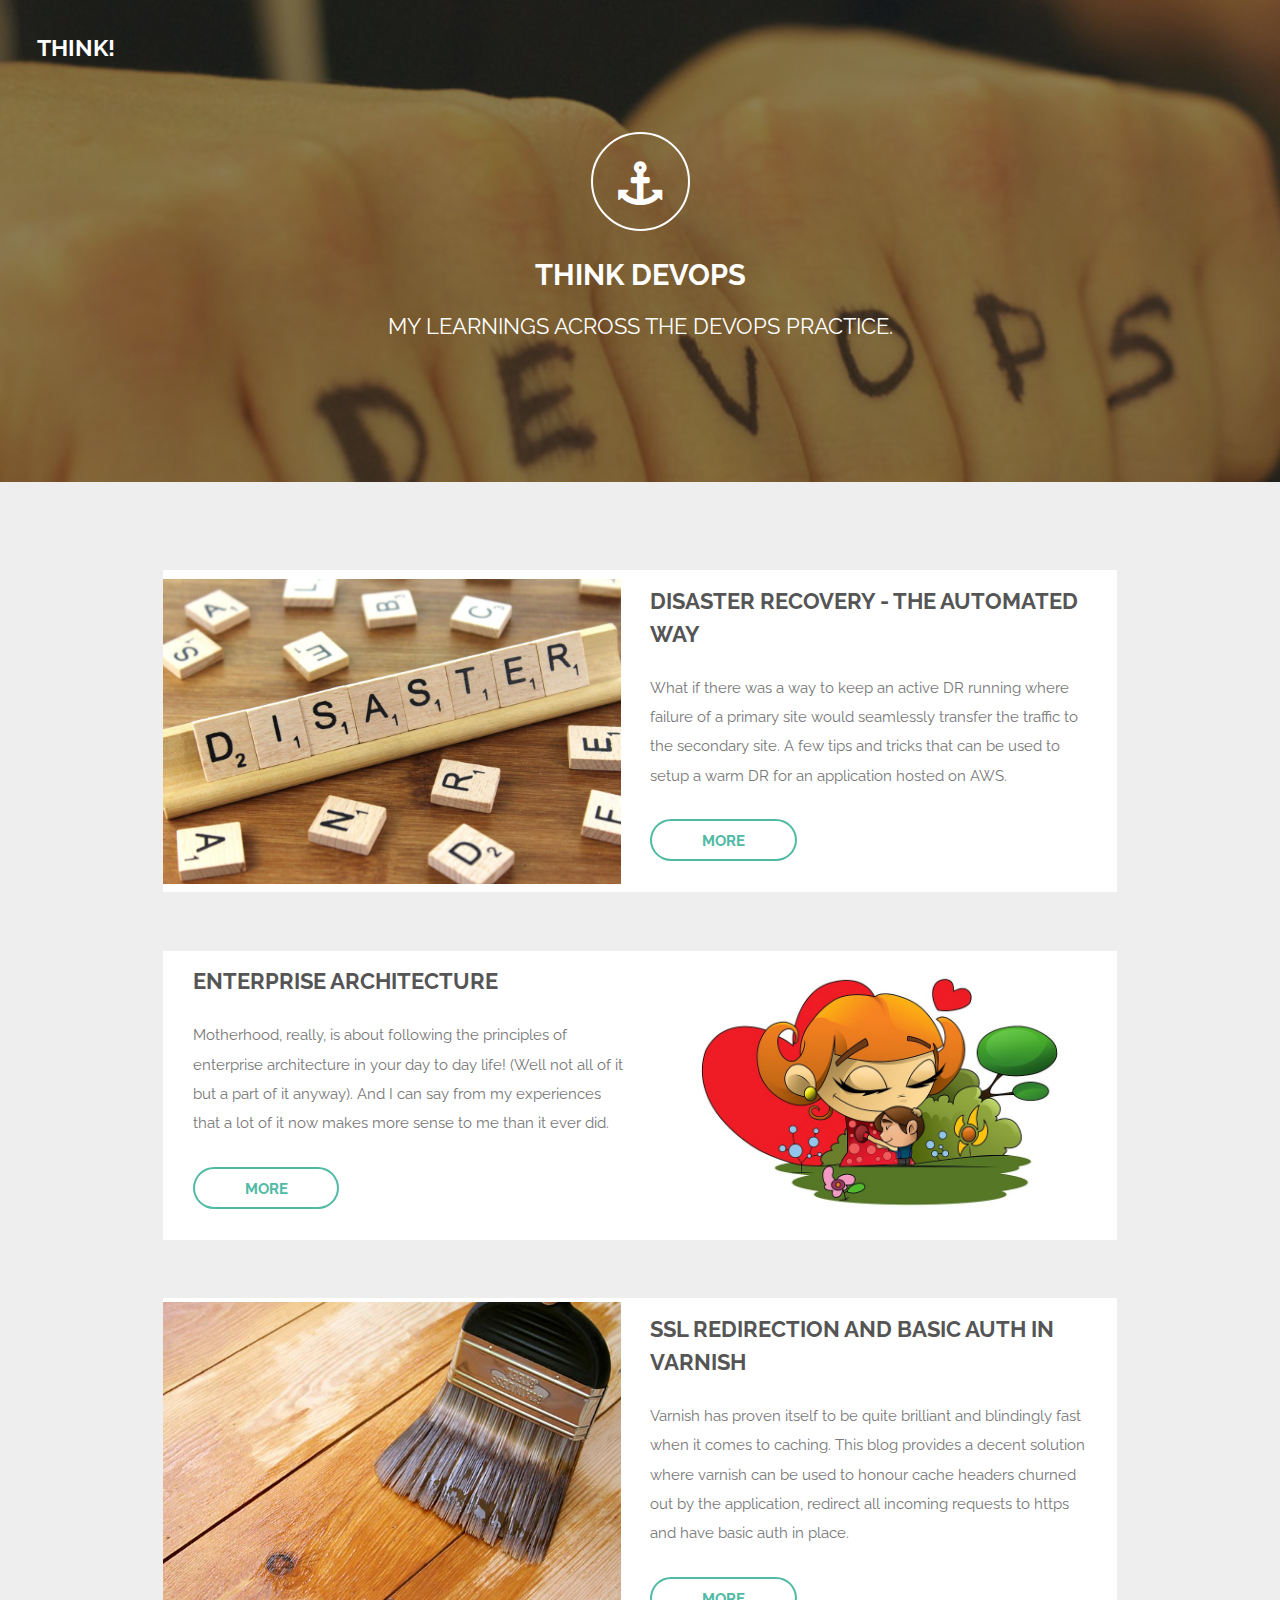
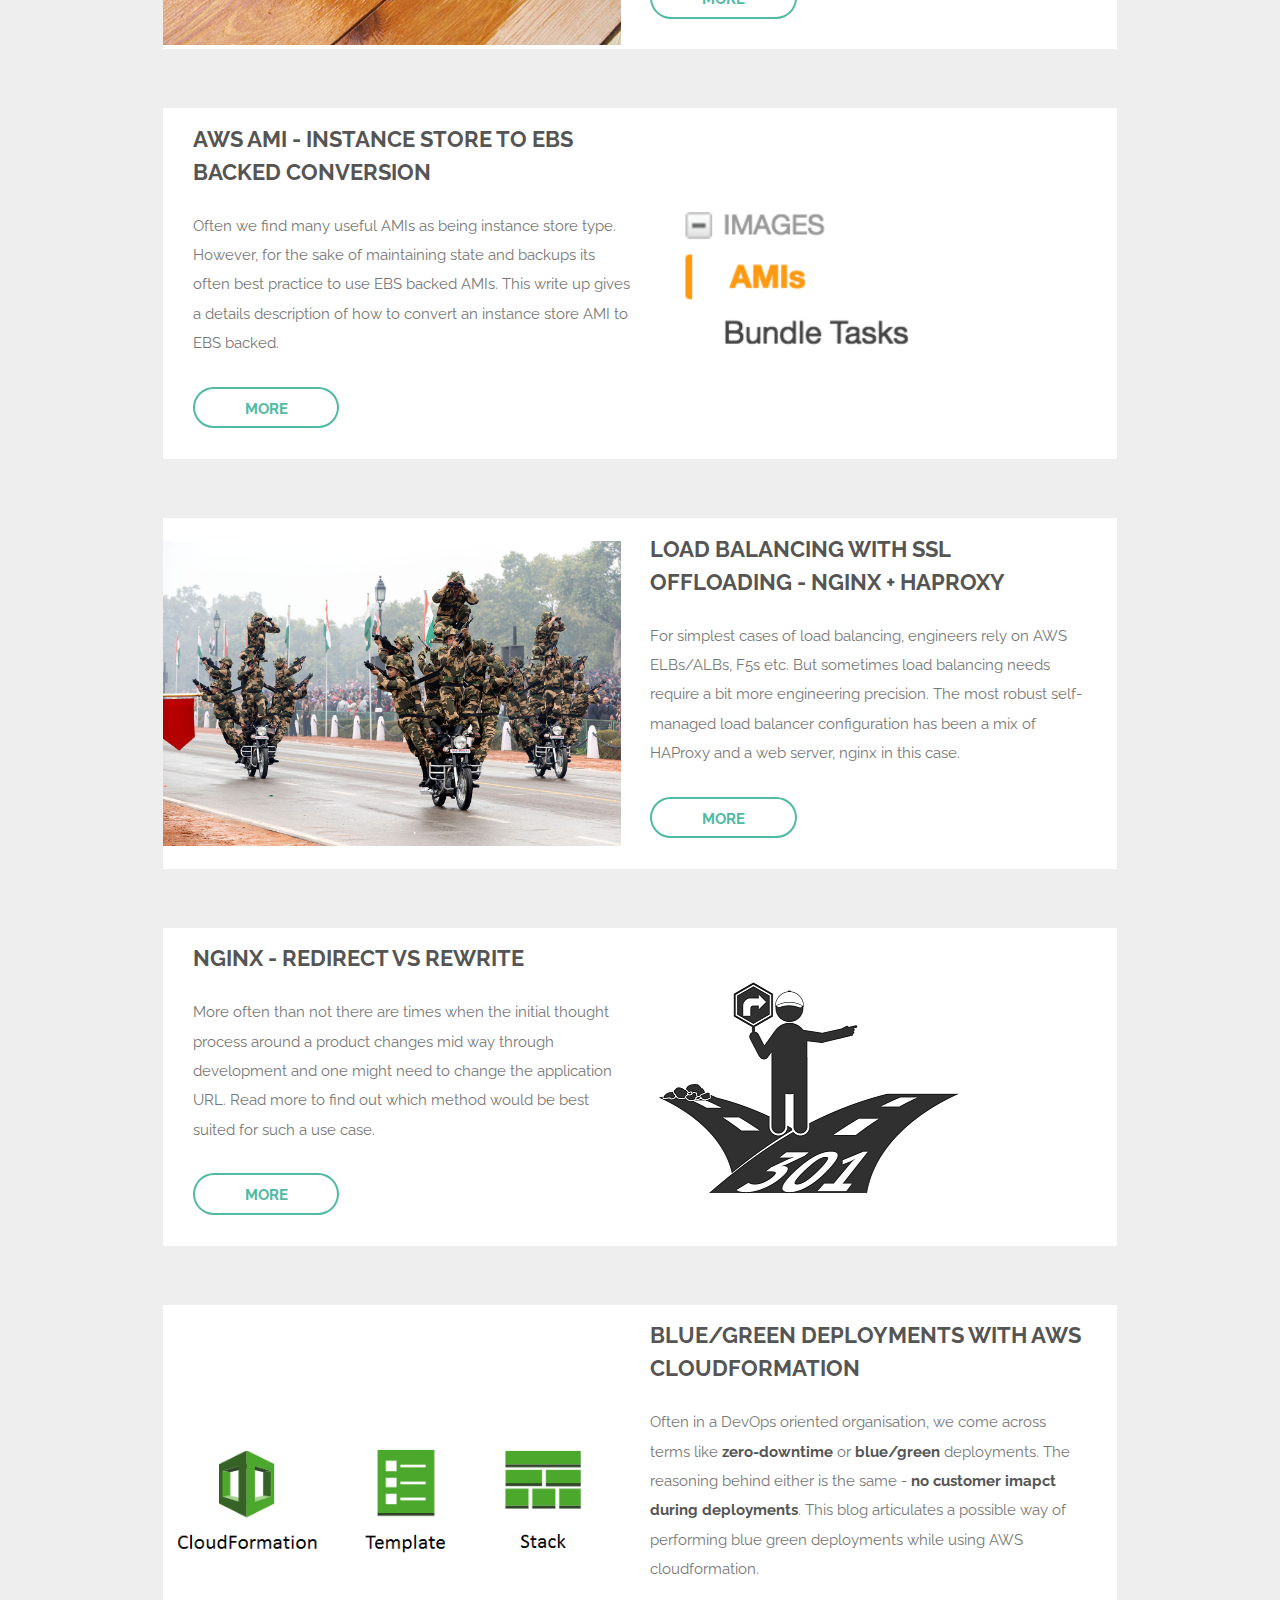
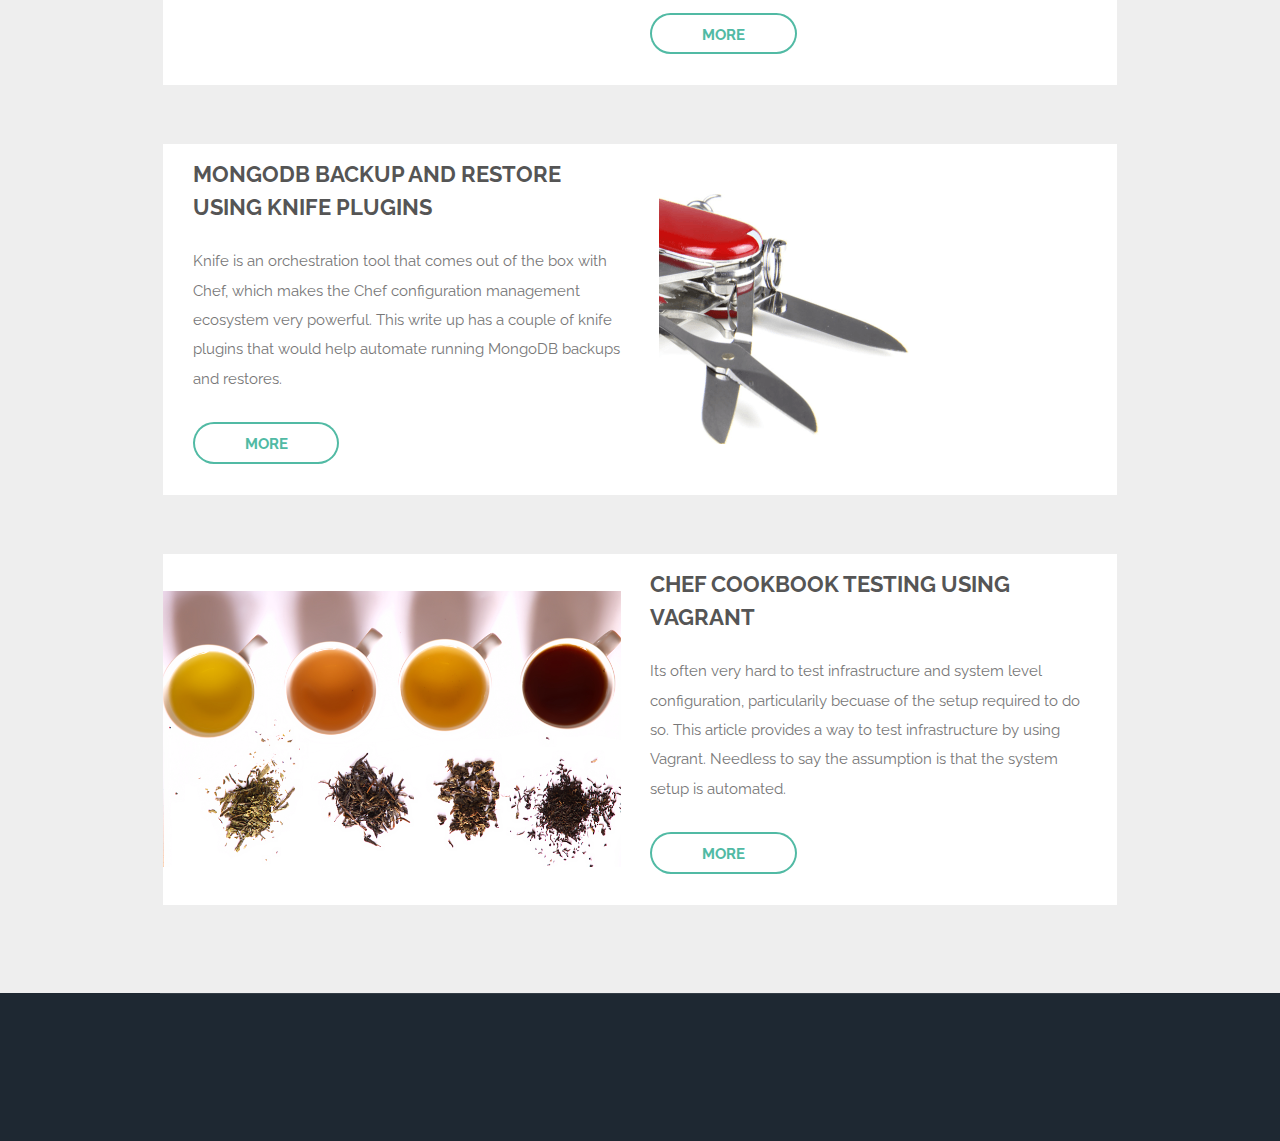
==== commit e4431ec0: "more images | spell/grammar check | cookbook testing using vagrant" ====
--- a/index.html
+++ b/index.html
@@ -75,7 +75,7 @@
 						</div>
 					</article>
 					<article class="feature right">
-						<span class="image"><img src="images/aws.png" alt="" /></span>
+						<span class="image"><img src="images/aws-ami.png" alt="" /></span>
 						<div class="content">
 							<h2>AWS AMI - Instance store to EBS backed conversion</h2>
 							<p>Often we find many useful AMIs as being instance store type. However, for the sake of maintaining state and backups its often best practice to use EBS backed AMIs.
@@ -132,13 +132,28 @@
 						</div>
 					</article>
 					<article class="feature right">
-						<span class="image"><img src="images/backup-restore.png" alt="" /></span>
+						<span class="image"><img src="images/mongodb-backup-restore.png" alt="" /></span>
 						<div class="content">
 							<h2>MongoDB Backup and Restore using Knife Plugins</h2>
-							<p>TODO</p>
+							<p>Knife is an orchestration tool that comes out of the box with Chef, which makes the Chef configuration management ecosystem very powerful.
+								This write up has a couple of knife plugins that would help automate running MongoDB backups and restores.</p>
 							<ul class="actions">
 								<li>
 									<a href="blogs/mongodb-backup-restore.html" class="button alt">More</a>
+								</li>
+							</ul>
+						</div>
+					</article>
+					<article class="feature left">
+						<span class="image"><img src="images/chef-testing.jpg" alt="" /></span>
+						<div class="content">
+							<h2>Chef cookbook testing using vagrant</h2>
+							<p>Its often very hard to test infrastructure and system level configuration, particularily becuase of the setup required to do so. This article provides a way to test infrastructure by using Vagrant.
+								Needless to say the assumption is that the system setup is automated.
+							</p>
+							<ul class="actions">
+								<li>
+									<a href="blogs/cookbook-testing-vagrant.html" class="button alt">More</a>
 								</li>
 							</ul>
 						</div>
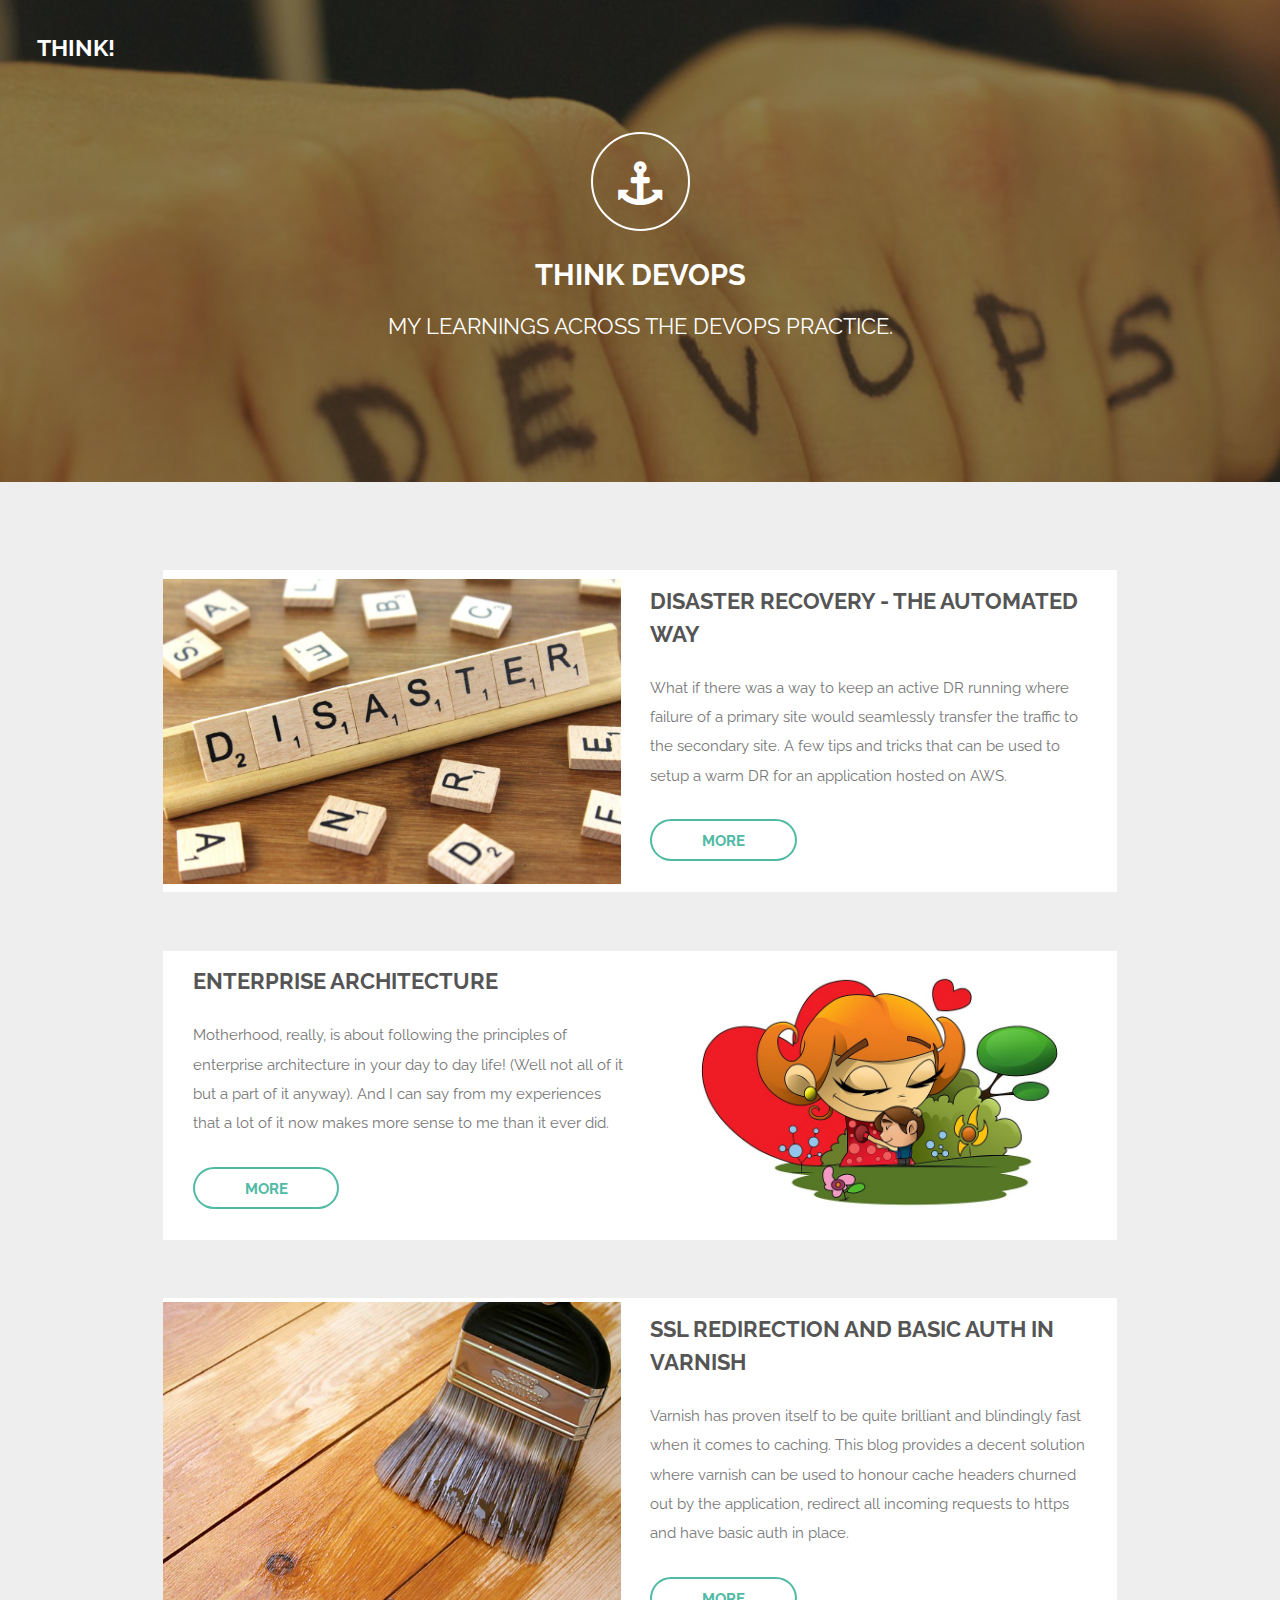
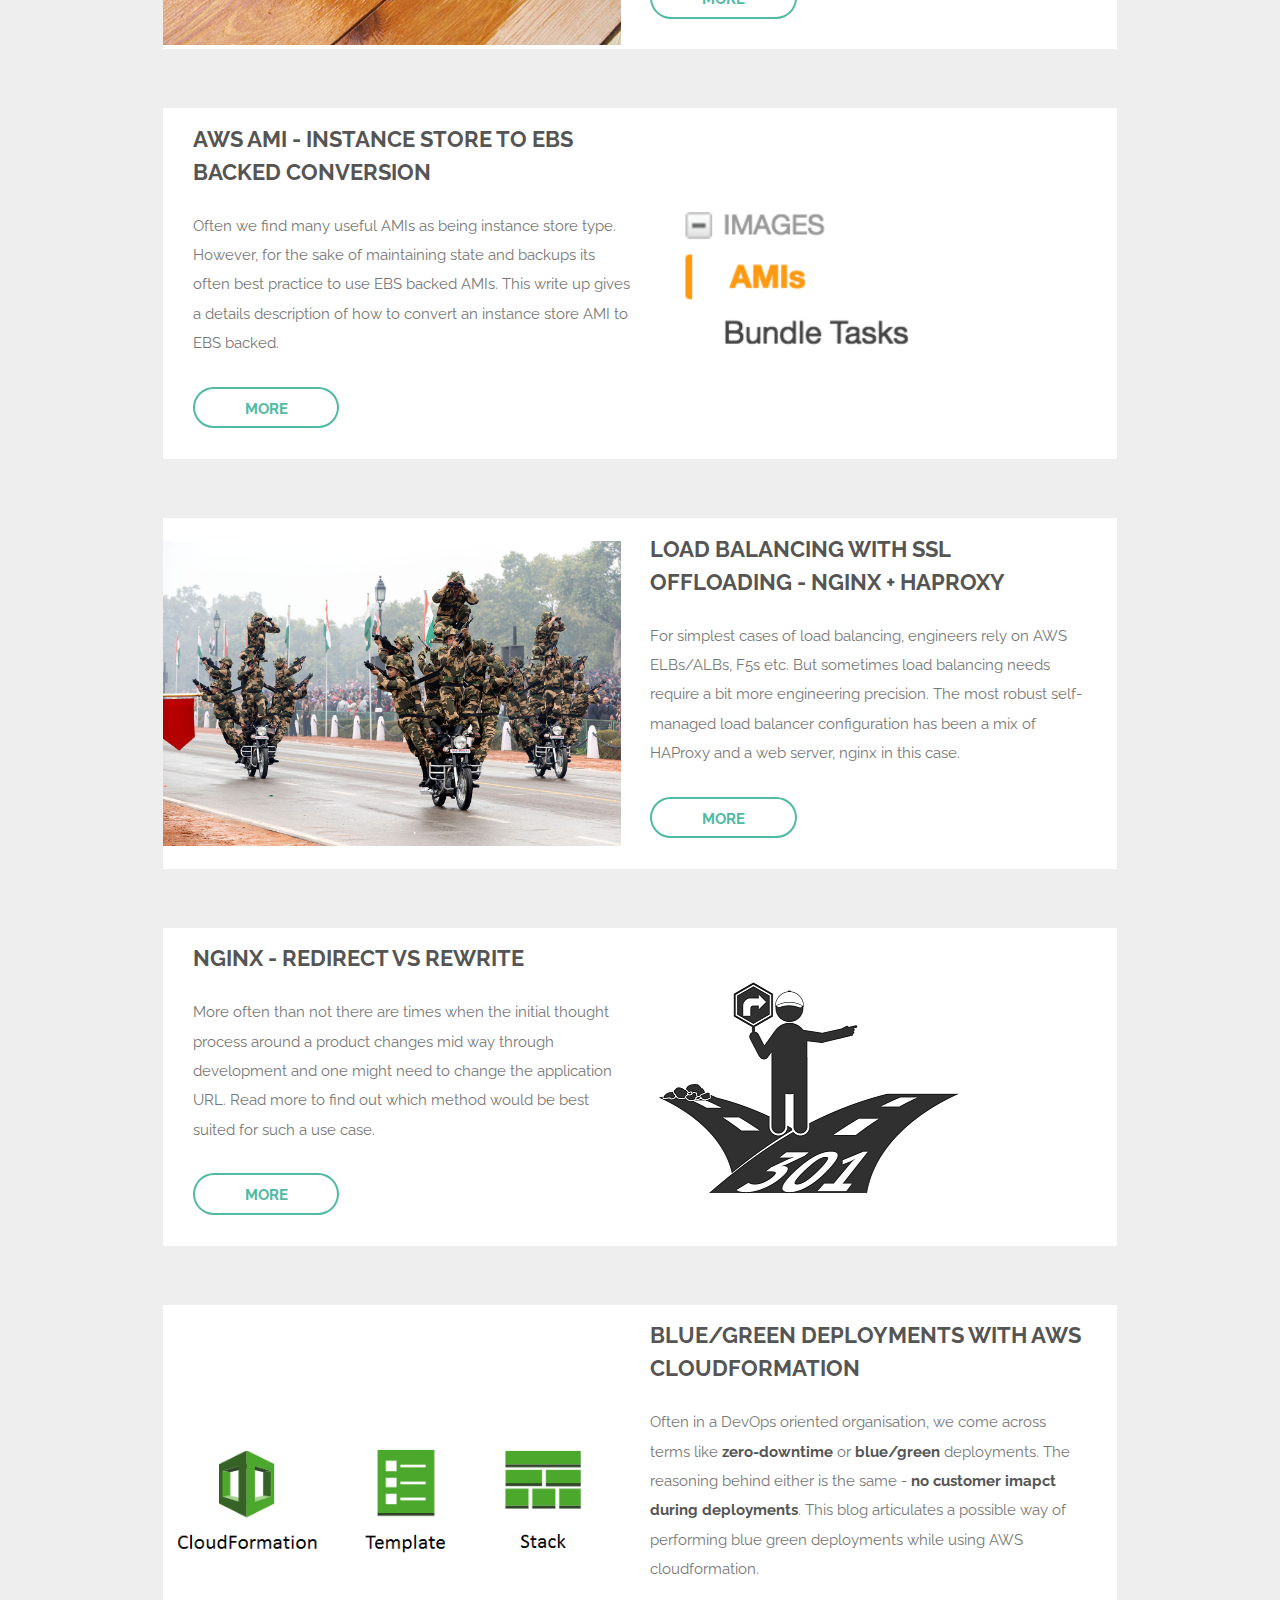
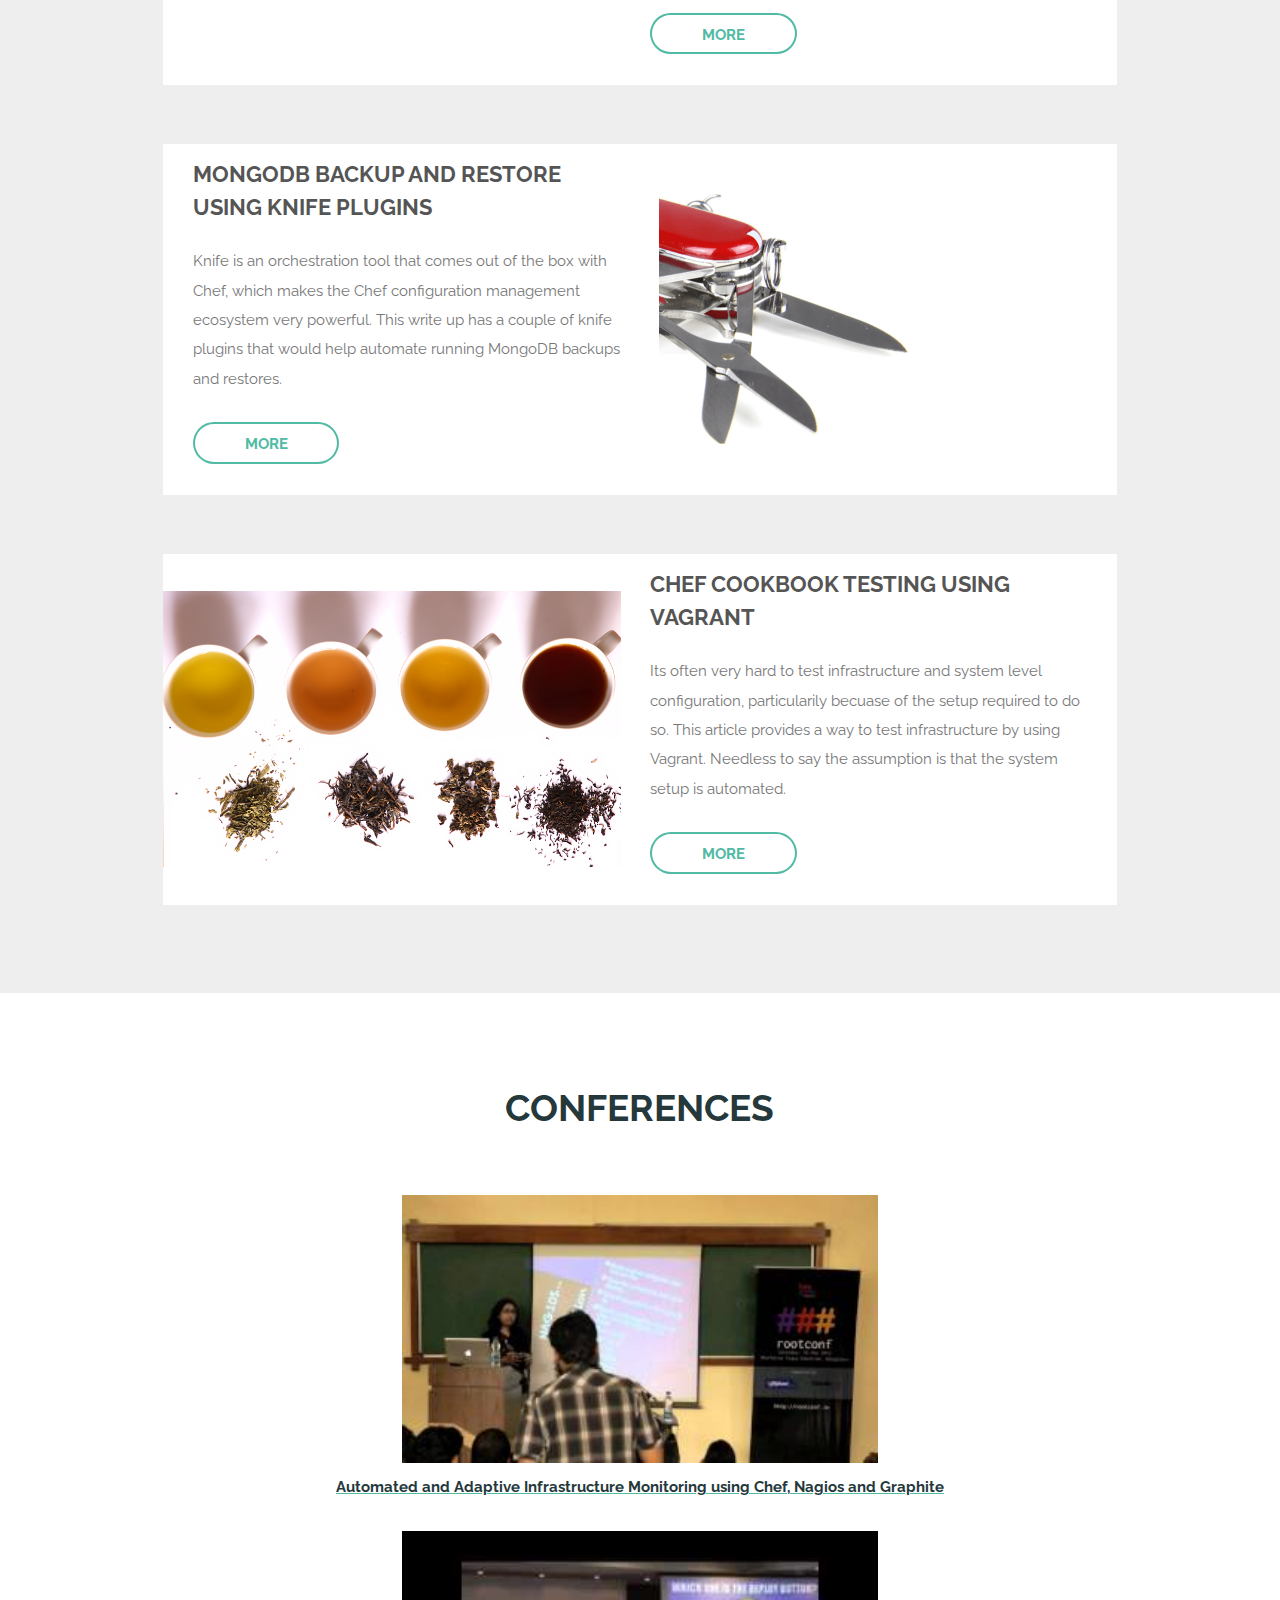
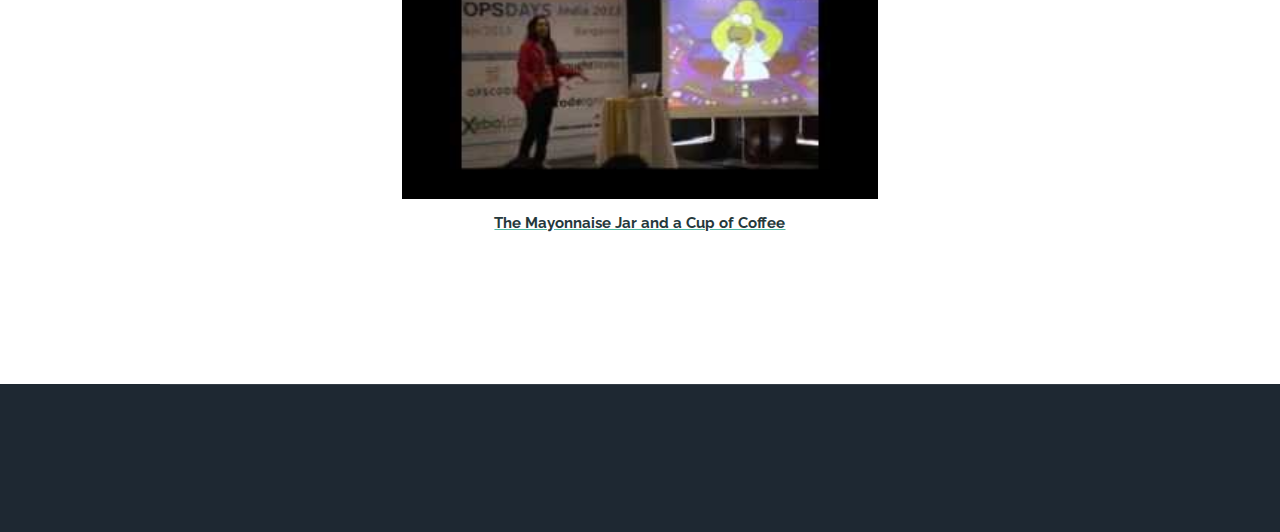
==== commit 1b0304af: "Updated Conferences" ====
--- a/index.html
+++ b/index.html
@@ -31,7 +31,7 @@
 				<p>My learnings across the DevOps Practice.</p>
 			</section>
 
-		<!-- One -->
+		<!-- One - Blogs -->
 			<section id="one" class="wrapper style1">
 				<div class="inner">
 					<article class="feature left">
@@ -160,6 +160,29 @@
 					</article>
 				</div>
 			</section>
+
+		<!-- Two - Talks -->
+		<section id="two" class="wrapper special">
+			<div class="inner">
+				<header class="major narrow">
+					<h2>Conferences</h2>
+				</header>
+				<div class="image-grid">
+					<div class="image-grid-image-container">
+						<img src="images/rootconf.jpeg" class="image" alt="">
+						<p class="image-grid-image-description">
+							<a href="https://hasgeek.tv/rootconf/2012/361-pratima-singh-automated-and-adaptive-infrastructure-monitoring-using-chef-nagios-and-graphite" target="_blank">
+								<b>Automated and Adaptive Infrastructure Monitoring using Chef, Nagios and Graphite</b></a></p>
+					</div>
+					<div class="image-grid-image-container">
+						<img src="images/devops-days.jpg" class="image" alt="">
+						<p class="image-grid-image-description">
+							<a href="https://www.youtube.com/watch?v=1QJe0_0G2bs" target="_blank">
+								<b>The Mayonnaise Jar and a Cup of Coffee</b></a></p>
+					</div>
+				</div>
+			</div>
+		</section>
 
 		<!-- Footer -->
 			<footer id="footer">
@@ -172,6 +195,14 @@
 			<script src="assets/js/util.js"></script>
 			<!--[if lte IE 8]><script src="assets/js/ie/respond.min.js"></script><![endif]-->
 			<script src="assets/js/main.js"></script>
+			<script>
+				(function(i,s,o,g,r,a,m){i['GoogleAnalyticsObject']=r;i[r]=i[r]||function(){
+				(i[r].q=i[r].q||[]).push(arguments)},i[r].l=1*new Date();a=s.createElement(o),
+				m=s.getElementsByTagName(o)[0];a.async=1;a.src=g;m.parentNode.insertBefore(a,m)
+				})(window,document,'script','https://www.google-analytics.com/analytics.js','ga');
+				ga('create', 'UA-104593082-1', 'auto');
+				ga('send', 'pageview');
+			</script>
 
 	</body>
 </html>--- a/assets/css/main.css
+++ b/assets/css/main.css
@@ -2811,10 +2811,35 @@
 		flex-wrap: wrap;
 		margin-bottom: 4em;
 	}
-
 		.image-grid .image {
 			margin: 0;
-			width: 25%;
+			width: 50%;
+		}
+
+		.image-grid-image-container {
+			position:relative;
+			width: 100%;
+		}
+
+		.image-grid .image .image-grid-image-container img {
+			width: 100%;
+			padding: 20px;
+		}
+
+		.image-grid .image .image-grid-image-description {
+			position:absolute;
+			bottom:0;
+			font-size:24px;
+			font-family:"vedana";
+			background:rgba(251,251,251,0.5);
+			padding:10px 20px;
+			width:100%;
+			text-align:center;
+		}
+
+		.image-grid .image .image-grid-image-description a {
+			font-size:16px;
+			color: black;
 		}
 
 			.image-grid .image img {
@@ -3879,7 +3904,7 @@
 		background-color: #1E2832;
 		color: rgba(255, 255, 255, 0.75);
 		background-attachment: fixed;
-		background-image: url("images/overlay.png"), url("../../images/banner1.png");
+		background-image: url("images/overlay.png"), url("../../images/banner.png");
 		background-size: cover;
 		text-align: center;
 	}
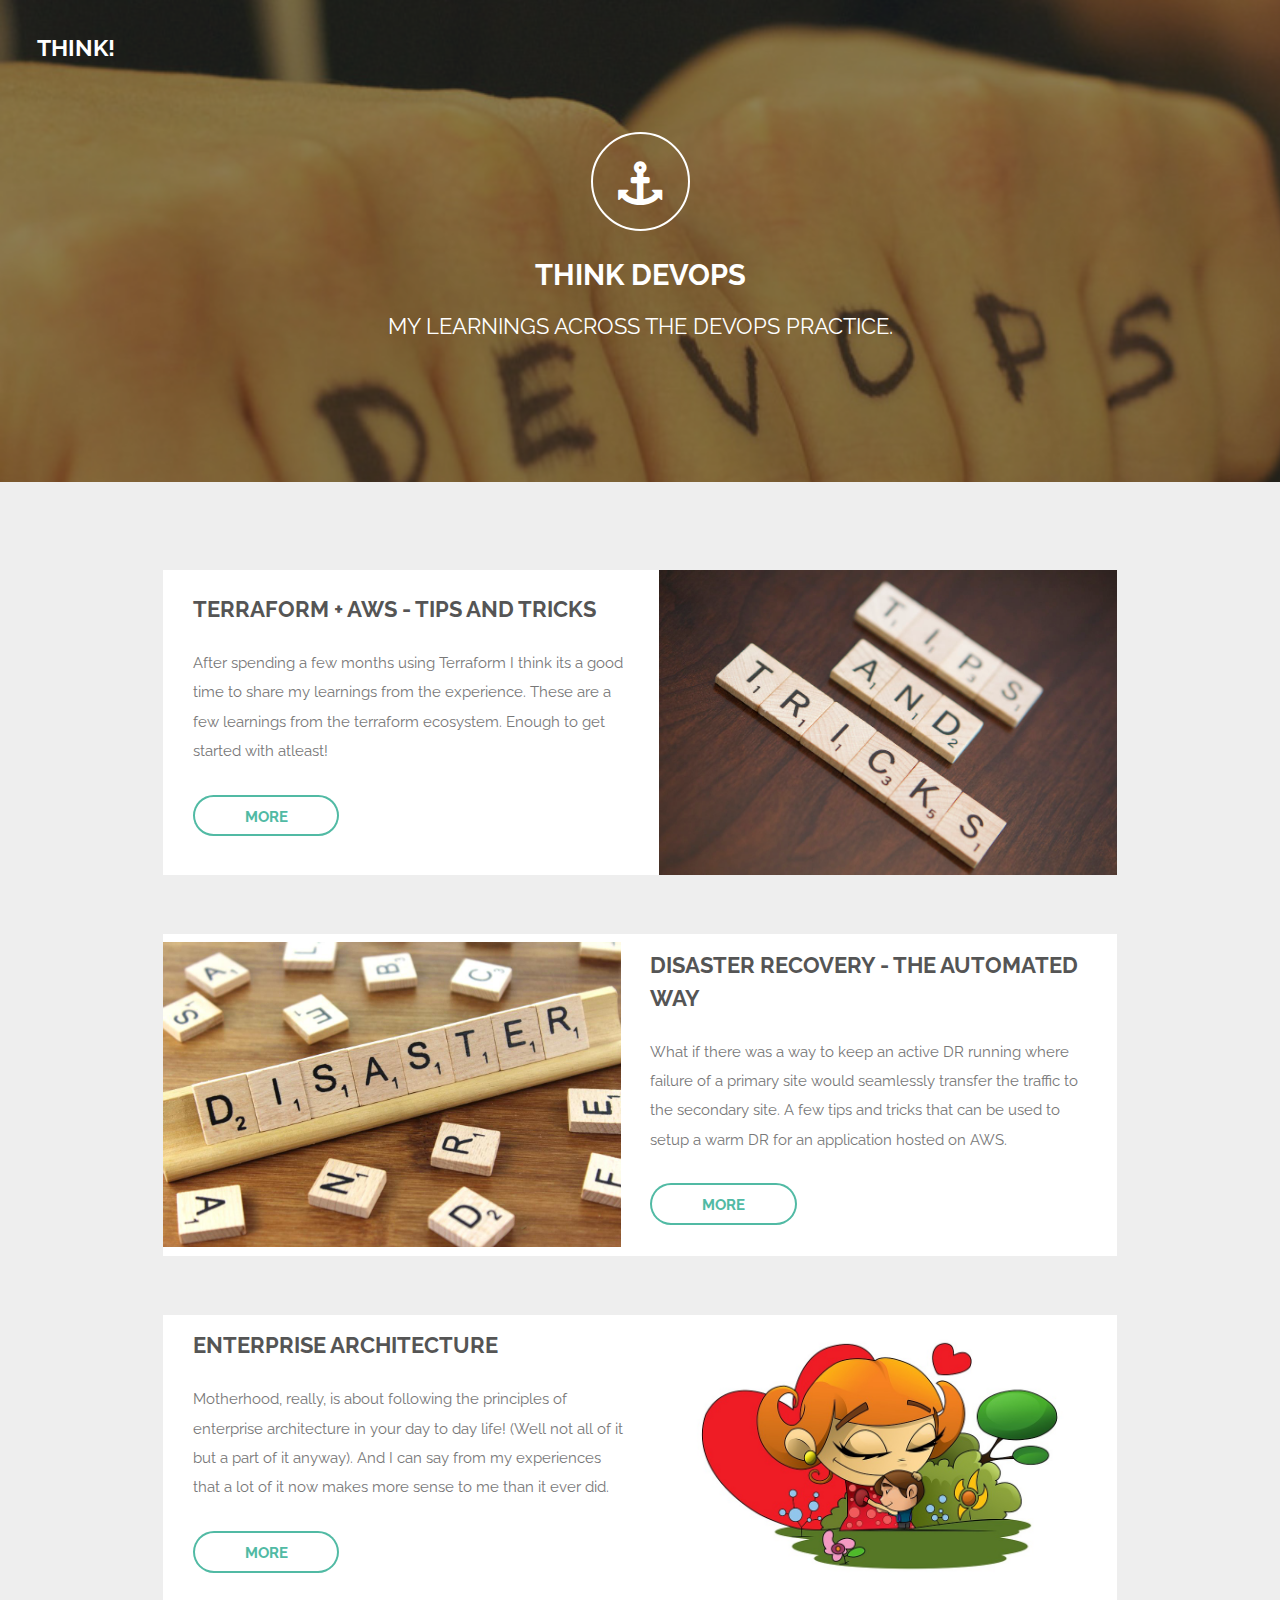
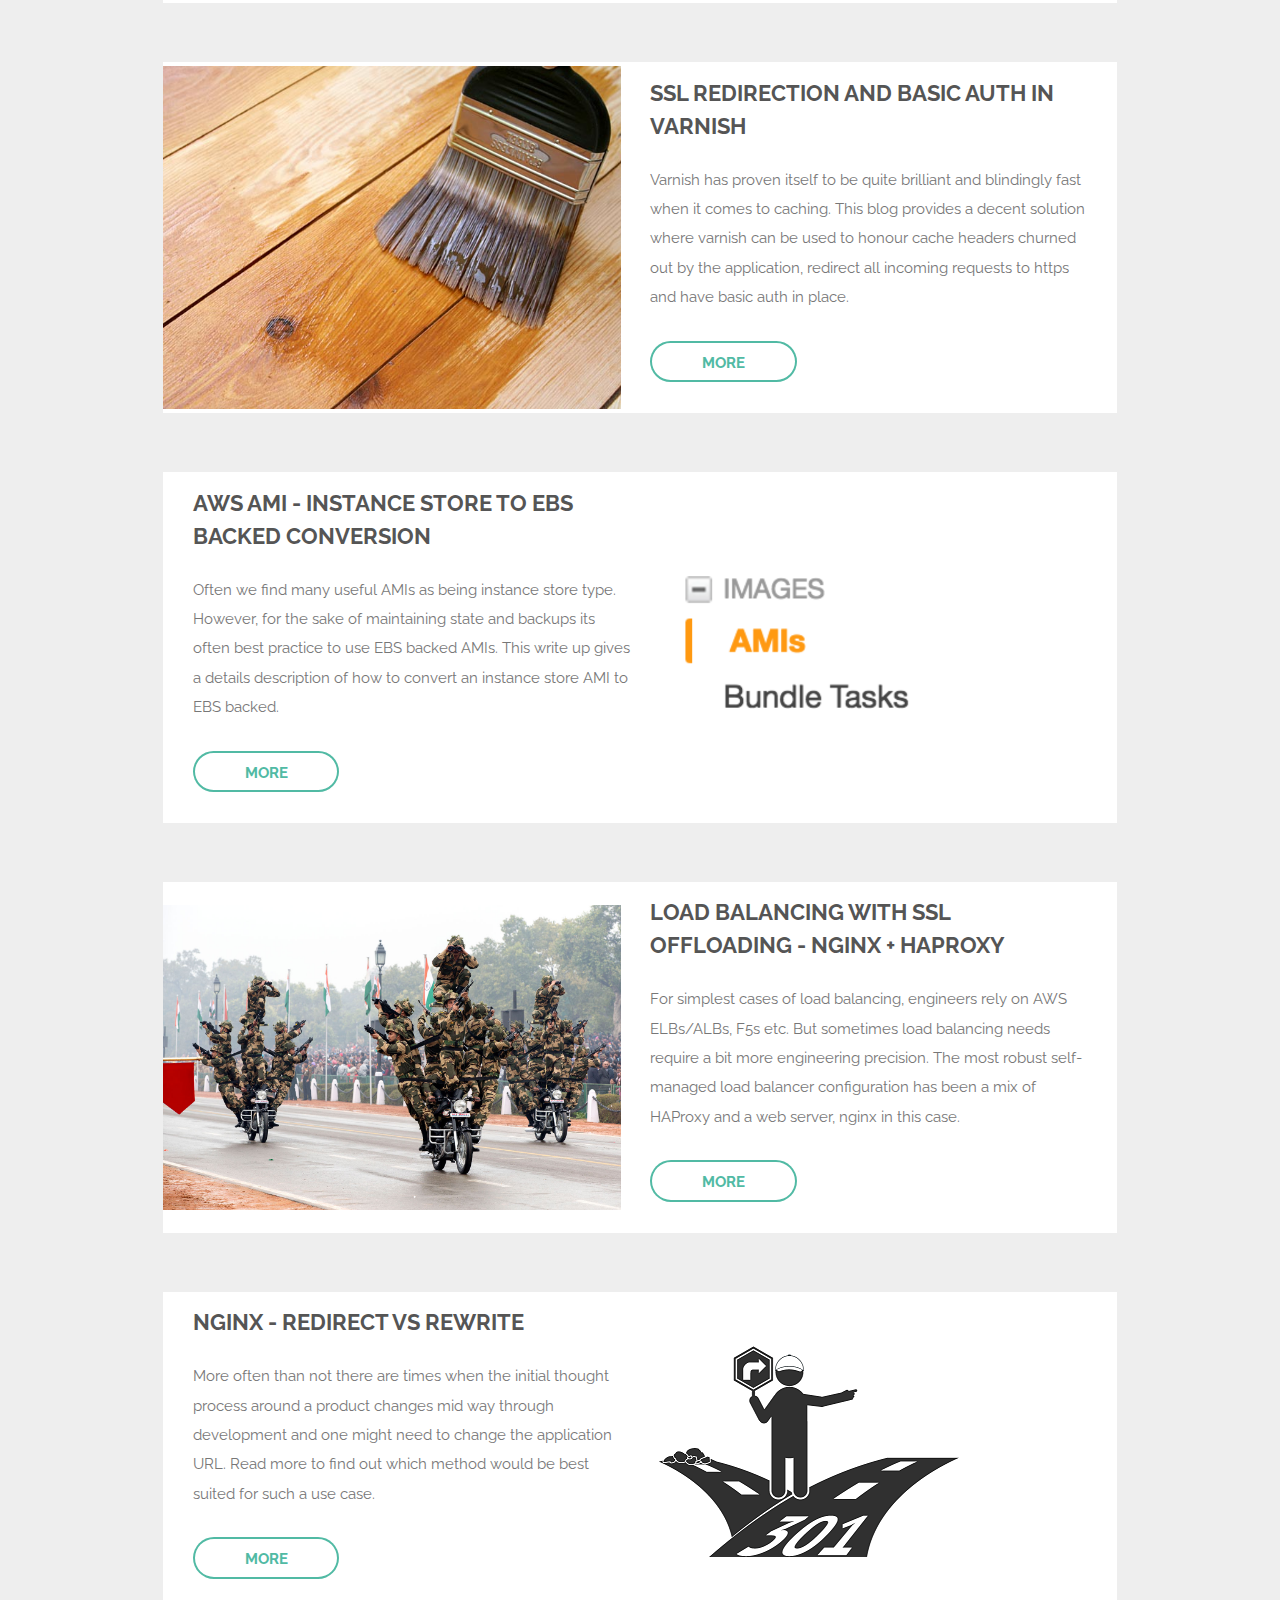
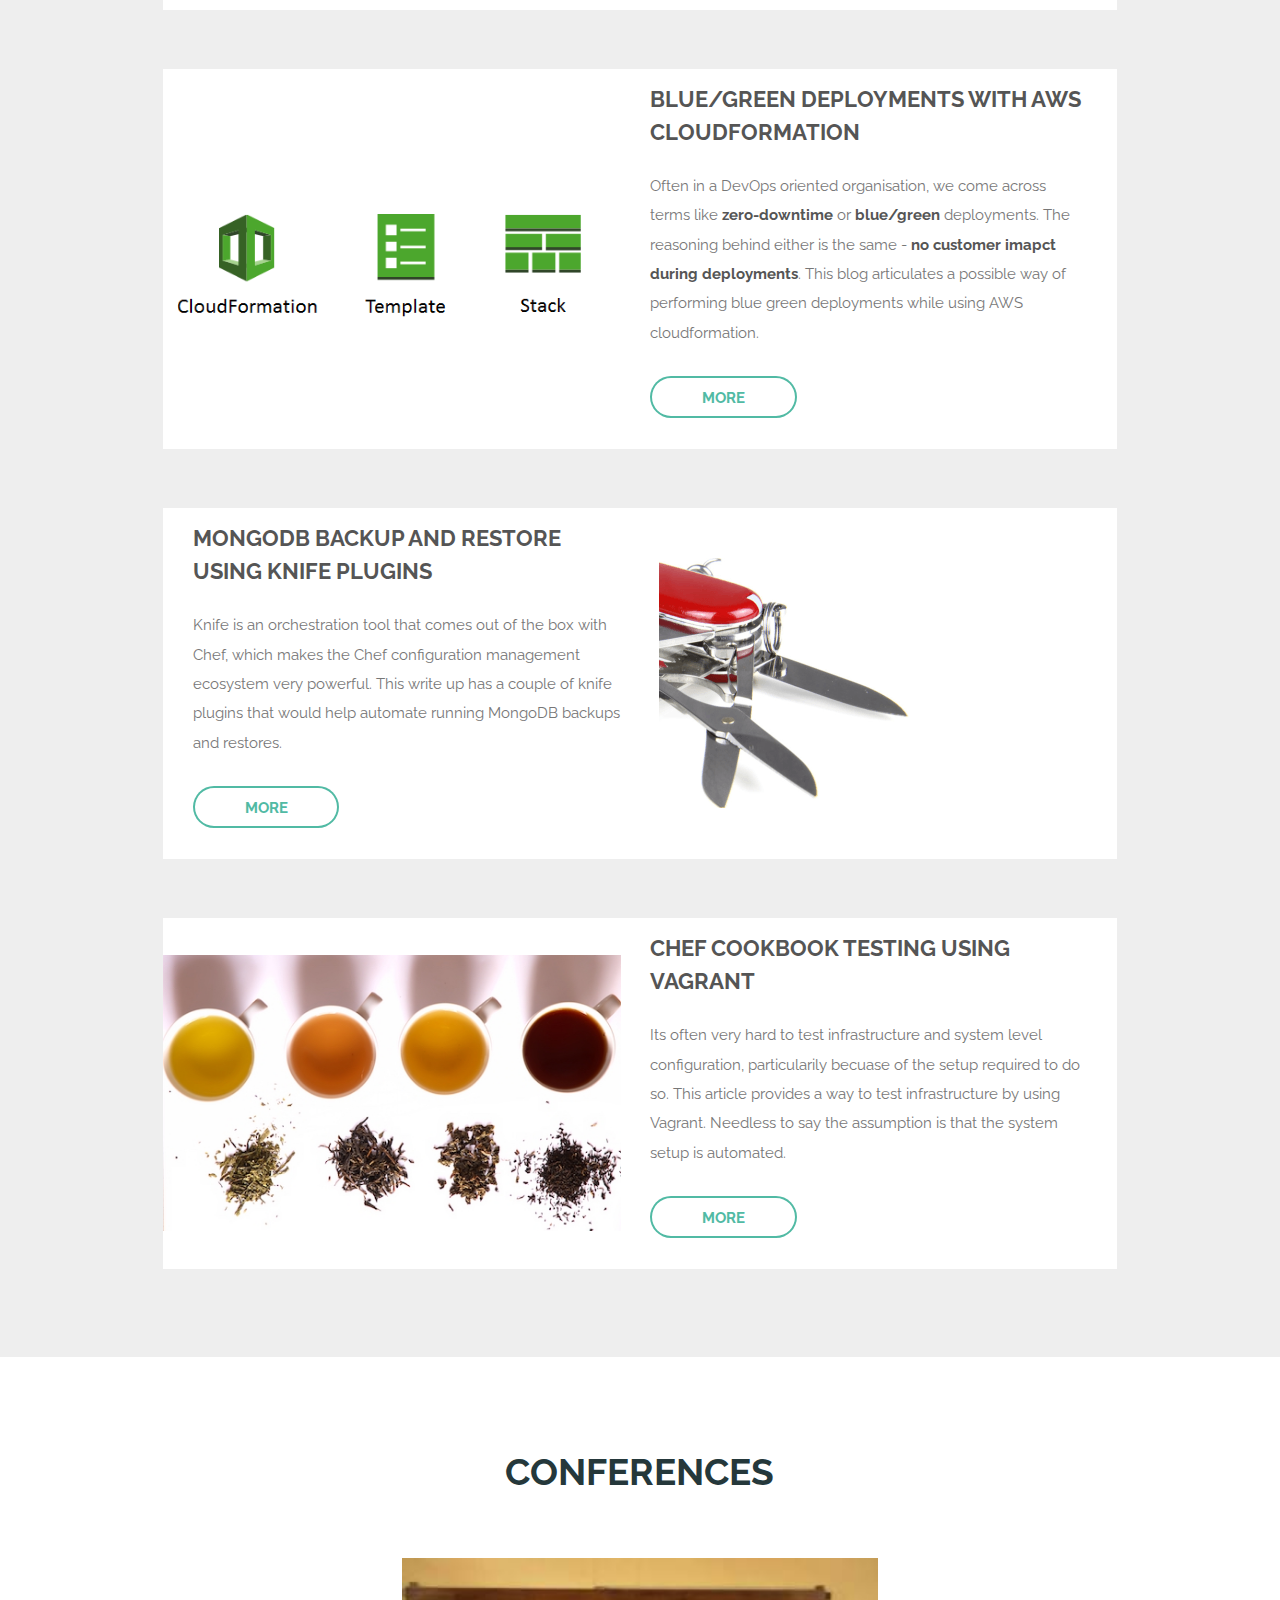
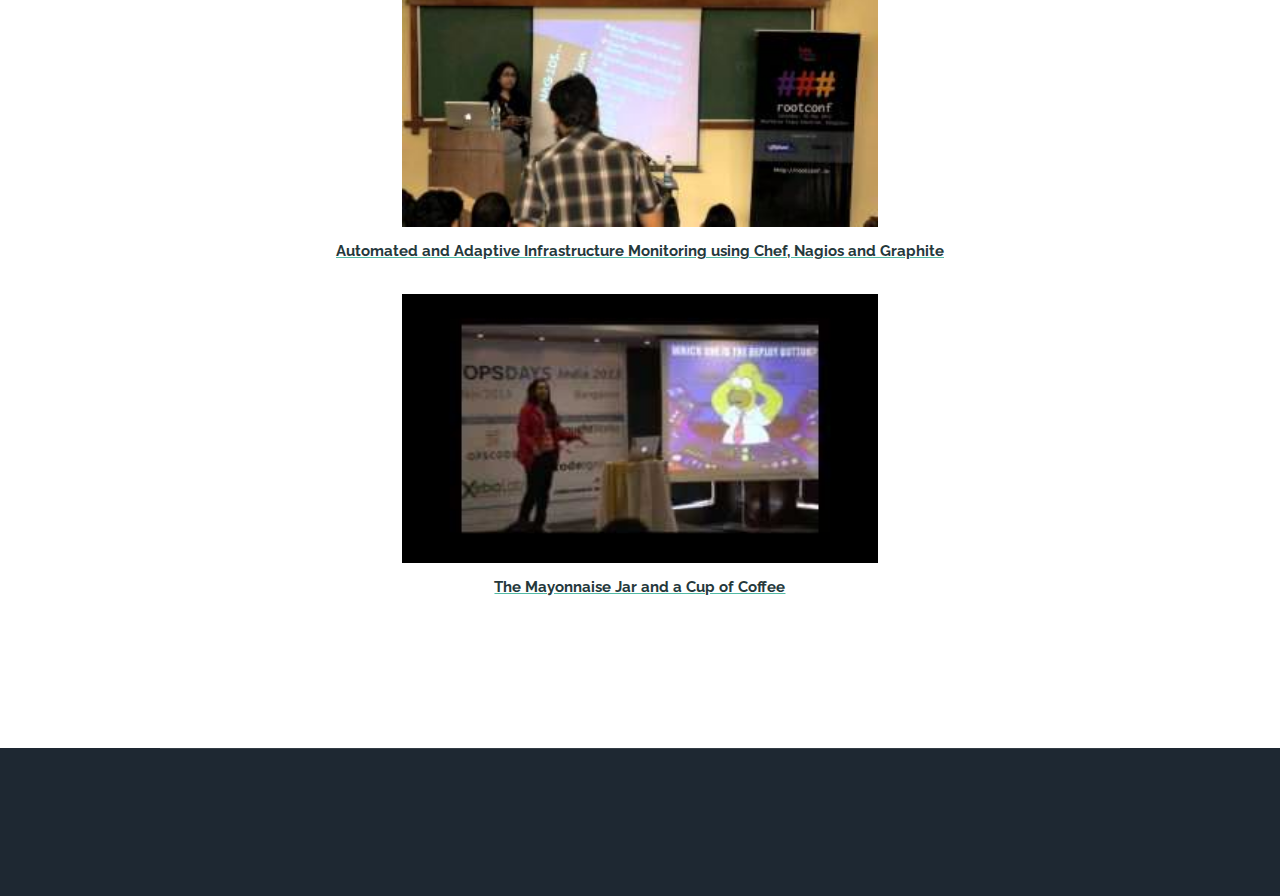
==== commit 95d849ca: "Terraform - tips and tricks" ====
--- a/index.html
+++ b/index.html
@@ -34,6 +34,20 @@
 		<!-- One - Blogs -->
 			<section id="one" class="wrapper style1">
 				<div class="inner">
+					<article class="feature right">
+						<span class="image"><img src="images/tips-tricks.jpg" alt="" /></span>
+						<div class="content">
+							<h2>Terraform + AWS - Tips and Tricks</h2>
+							<p>After spending a few months using Terraform I think its a good time to share my learnings from the experience.
+								These are a few learnings from the terraform ecosystem. Enough to get started with atleast!
+							</p>
+							<ul class="actions">
+								<li>
+									<a href="blogs/terraform-tips-tricks.html" class="button alt">More</a>
+								</li>
+							</ul>
+						</div>
+					</article>
 					<article class="feature left">
 						<span class="image"><img src="images/disaster-scrabble.jpg" alt="" /></span>
 						<div class="content">
--- a/assets/css/main.css
+++ b/assets/css/main.css
@@ -2839,7 +2839,6 @@
 
 		.image-grid .image .image-grid-image-description a {
 			font-size:16px;
-			color: black;
 		}
 
 			.image-grid .image img {
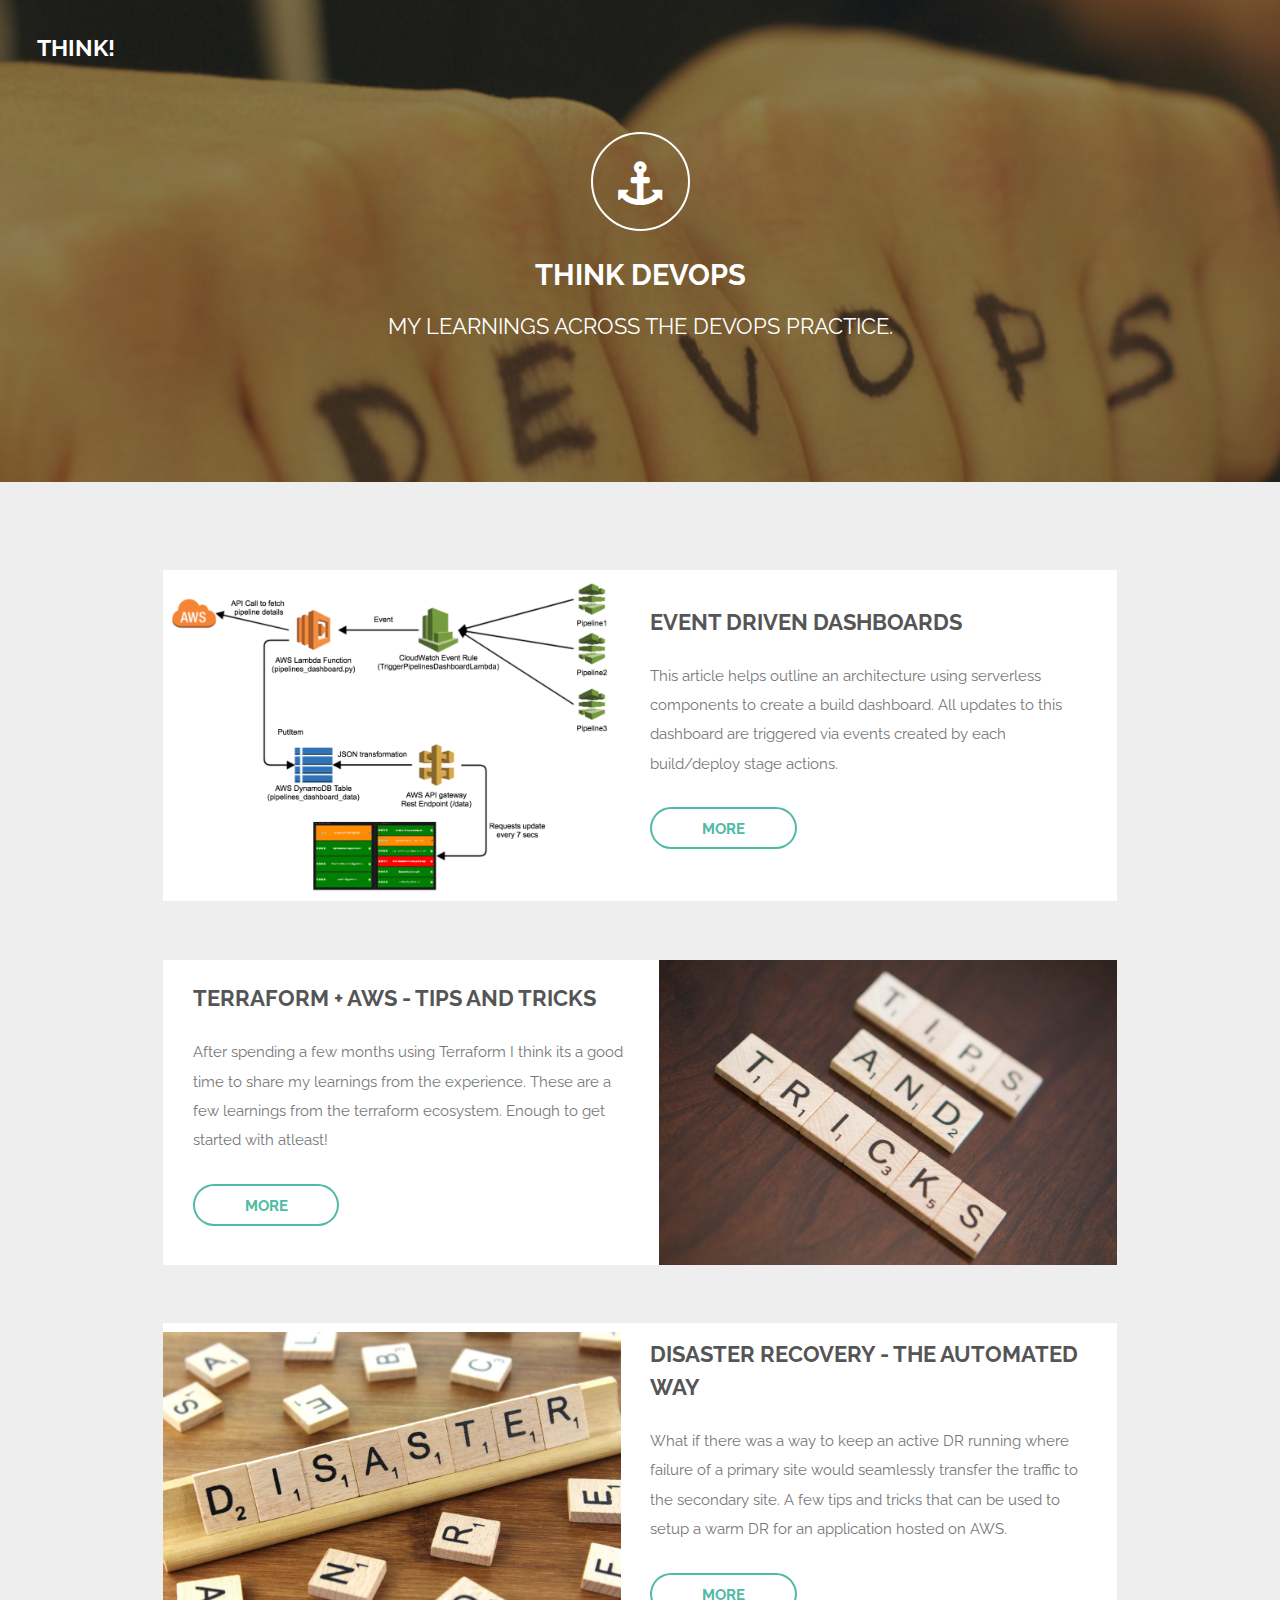
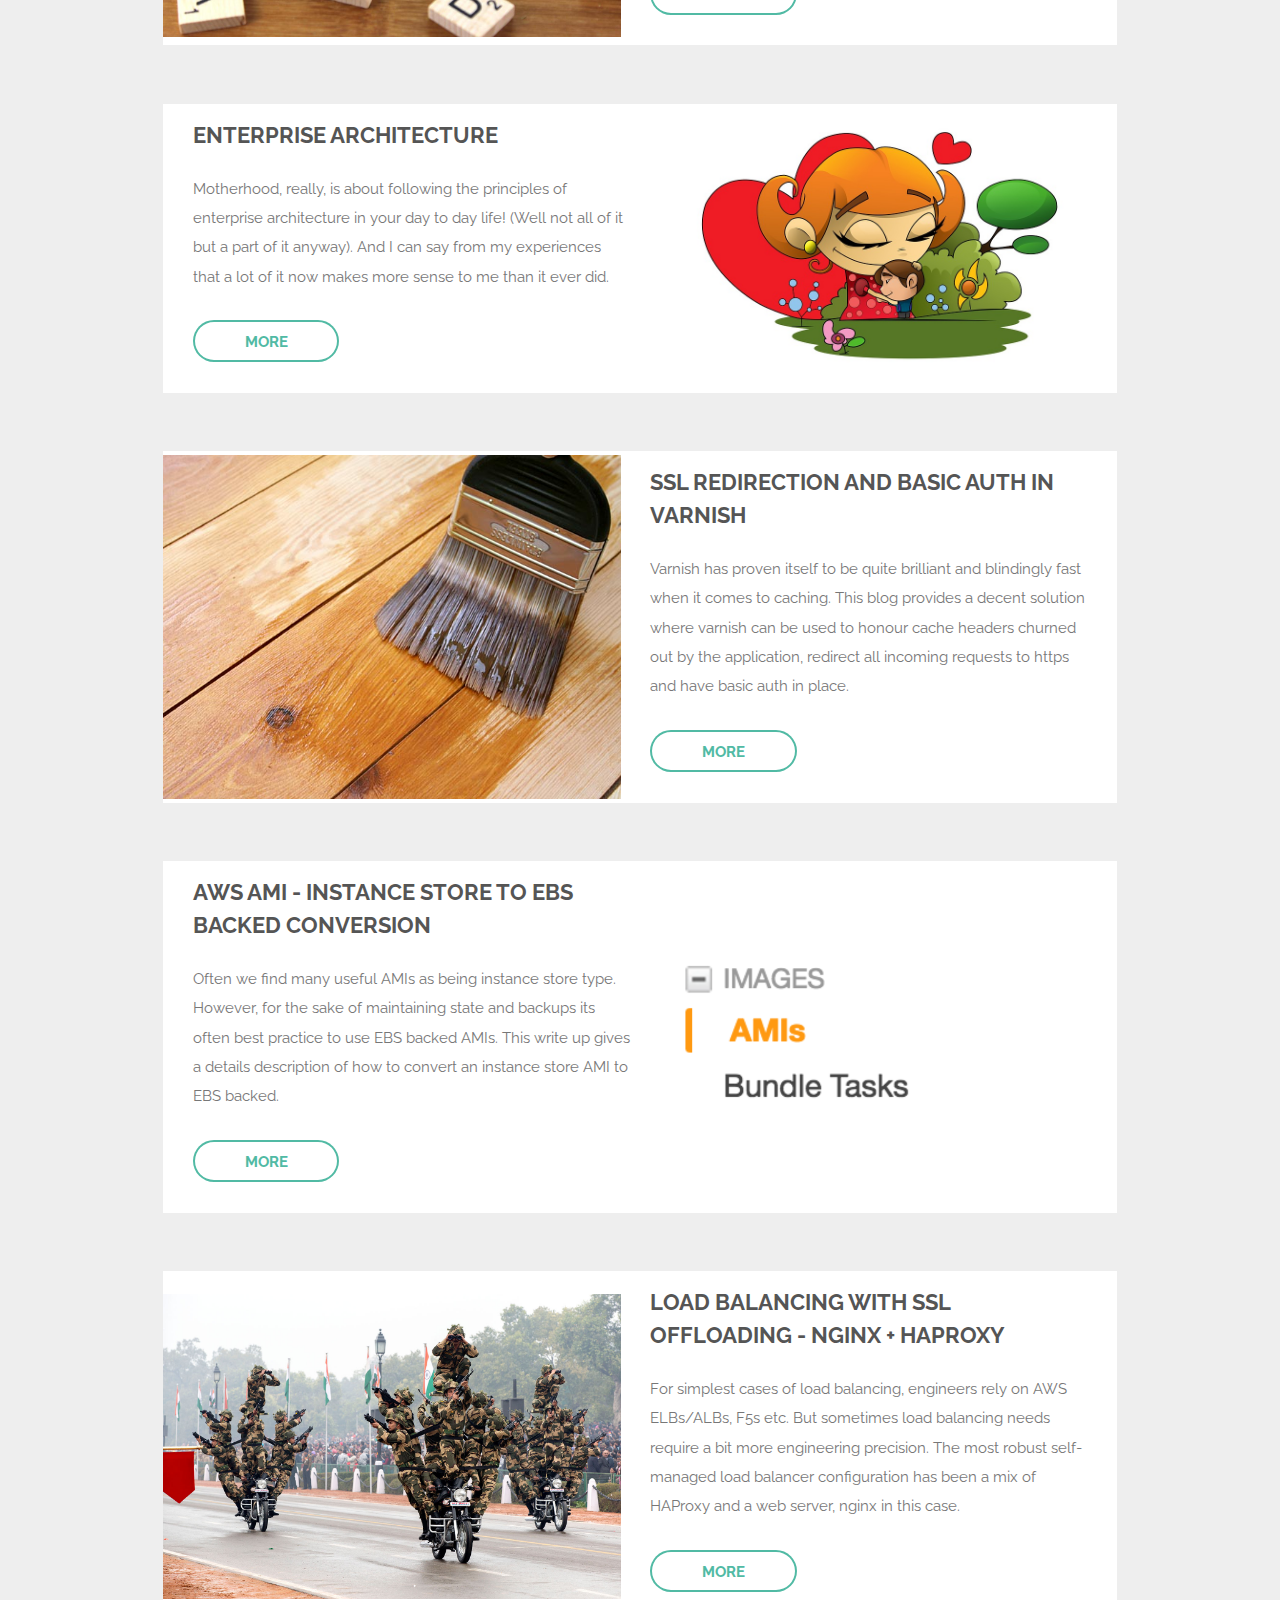
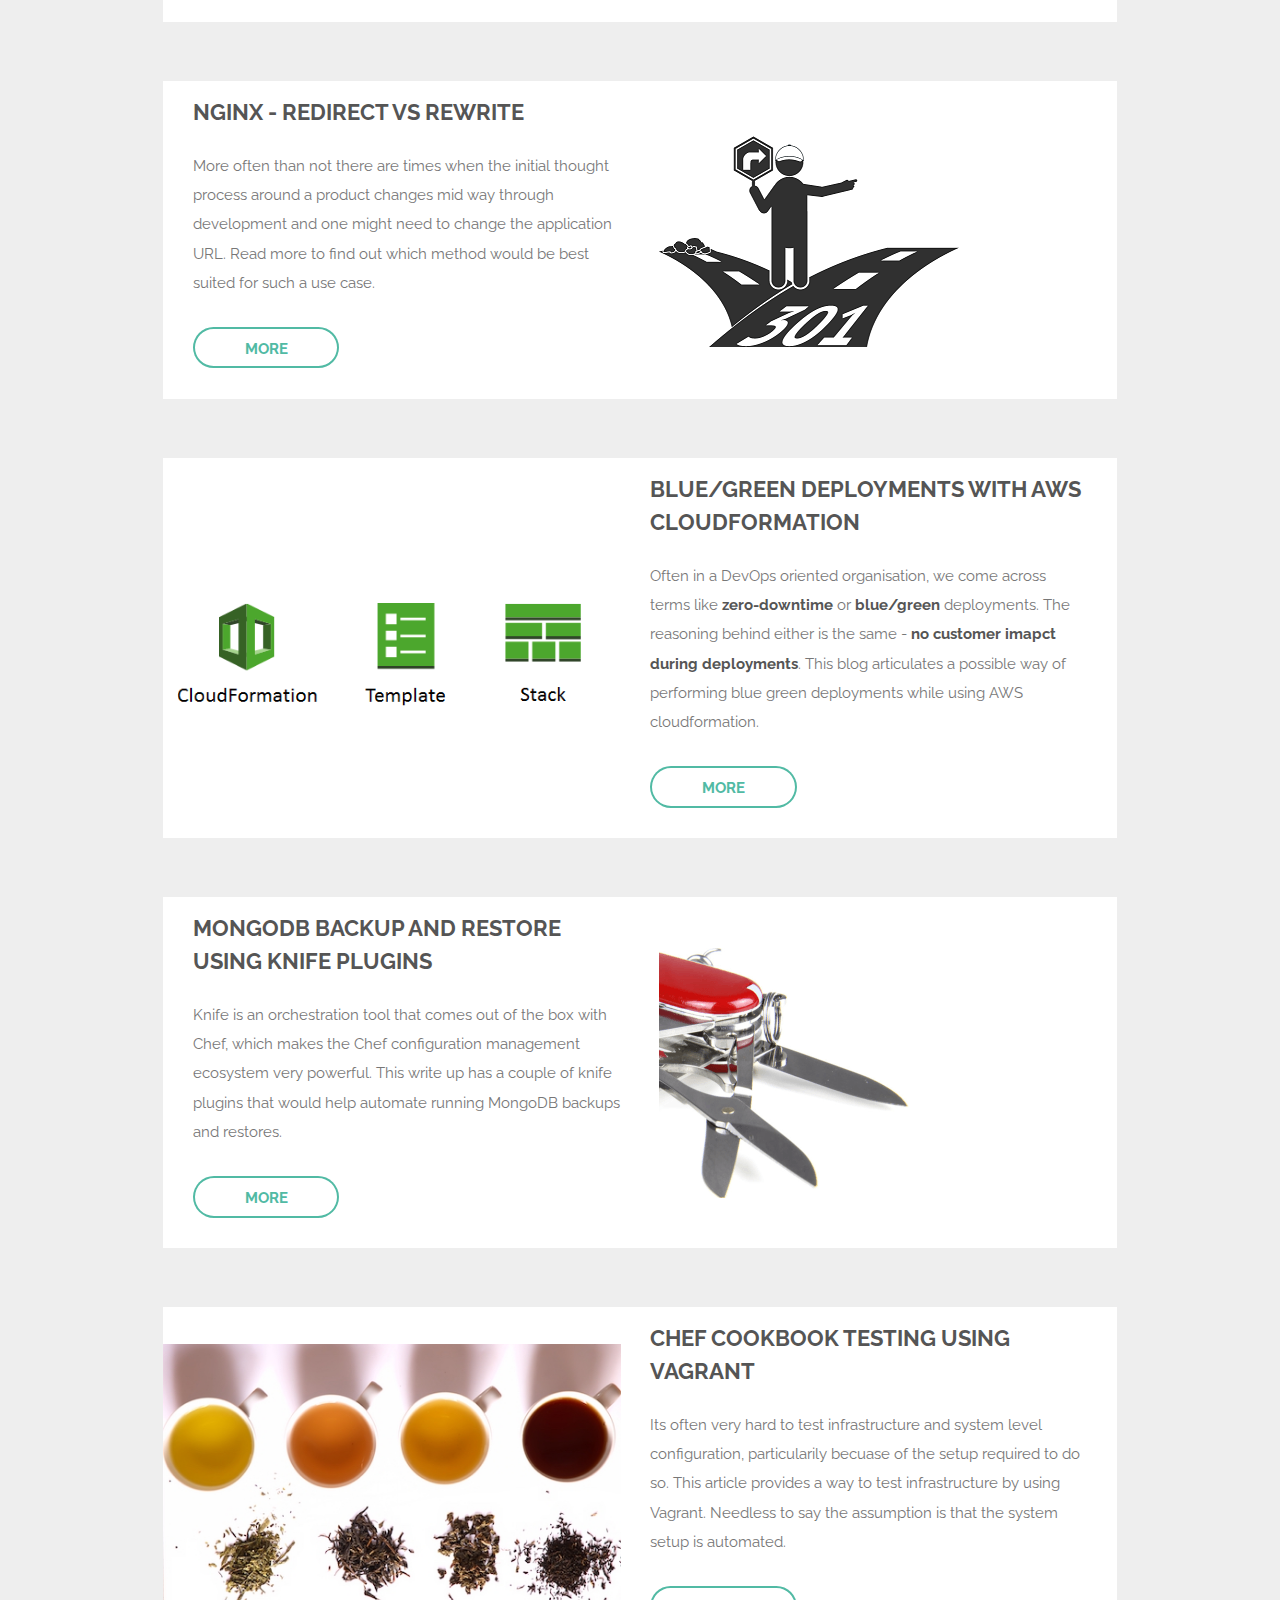
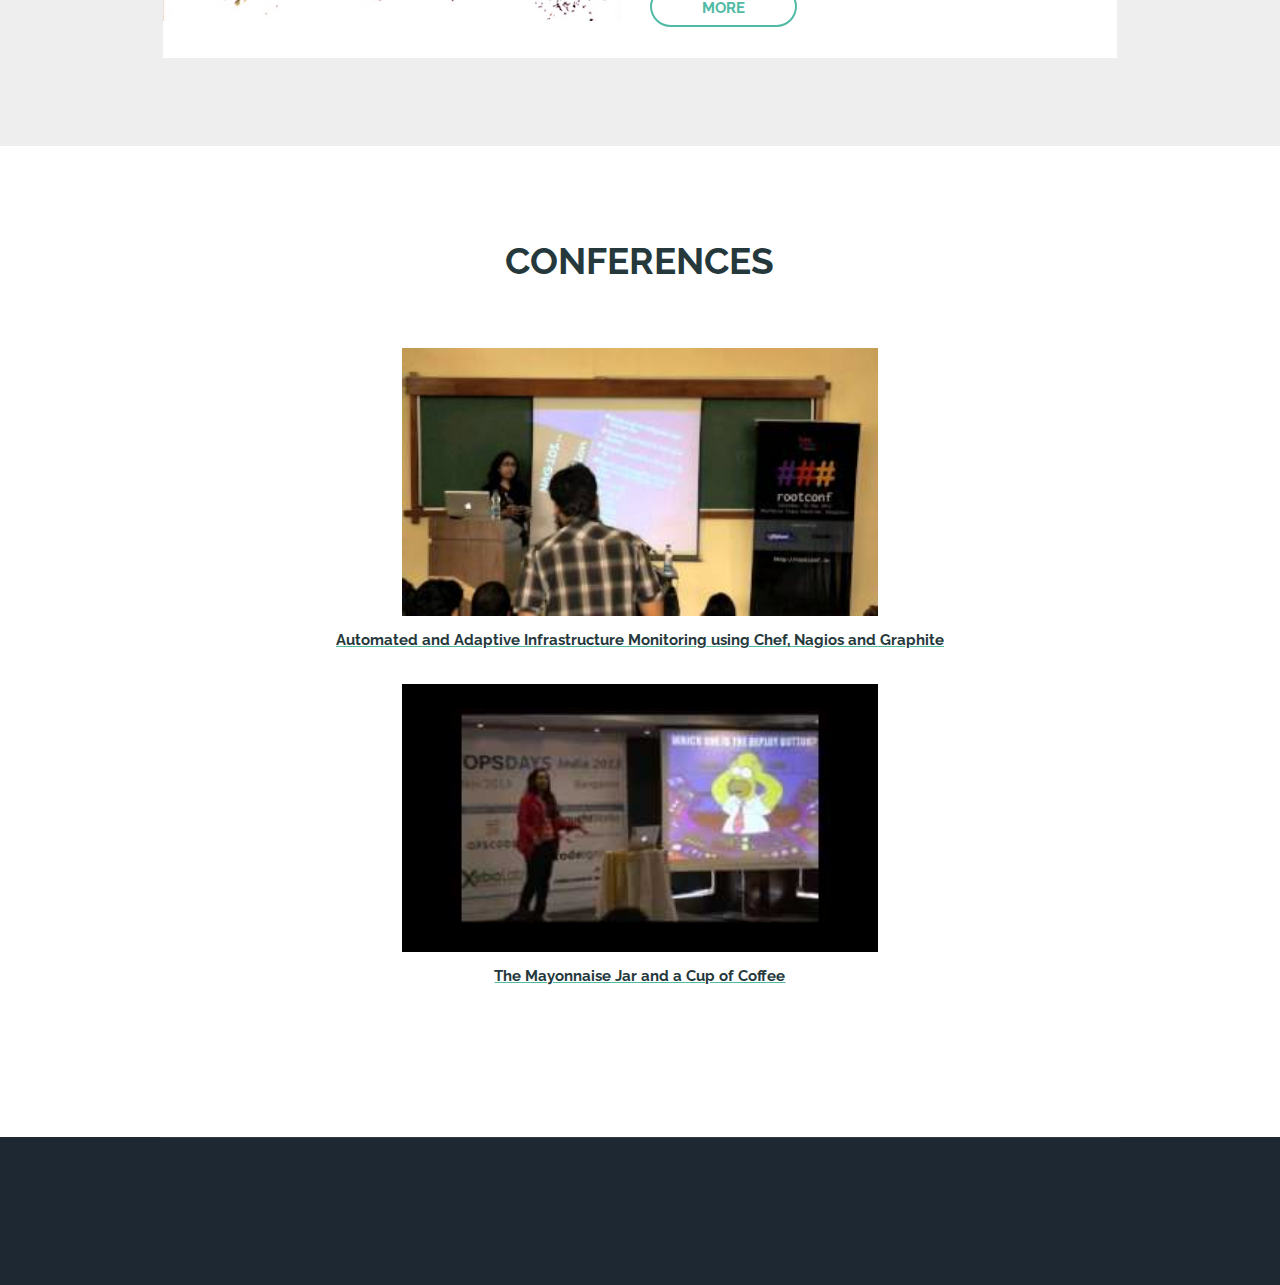
==== commit 6e23e118: "Added blog: serverless-event-driven-dashboards" ====
--- a/index.html
+++ b/index.html
@@ -34,6 +34,20 @@
 		<!-- One - Blogs -->
 			<section id="one" class="wrapper style1">
 				<div class="inner">
+					<article class="feature left">
+						<span class="image"><img src="images/dashboard.png" alt="" /></span>
+						<div class="content">
+							<h2>Event Driven Dashboards</h2>
+							<p>This article helps outline an architecture using serverless components to create a build dashboard.
+								All updates to this dashboard are triggered via events created by each build/deploy stage actions.
+							</p>
+							<ul class="actions">
+								<li>
+									<a href="blogs/serverless-event-driven-dashboards.html" class="button alt">More</a>
+								</li>
+							</ul>
+						</div>
+					</article>
 					<article class="feature right">
 						<span class="image"><img src="images/tips-tricks.jpg" alt="" /></span>
 						<div class="content">
@@ -219,4 +233,4 @@
 			</script>
 
 	</body>
-</html>+</html>
